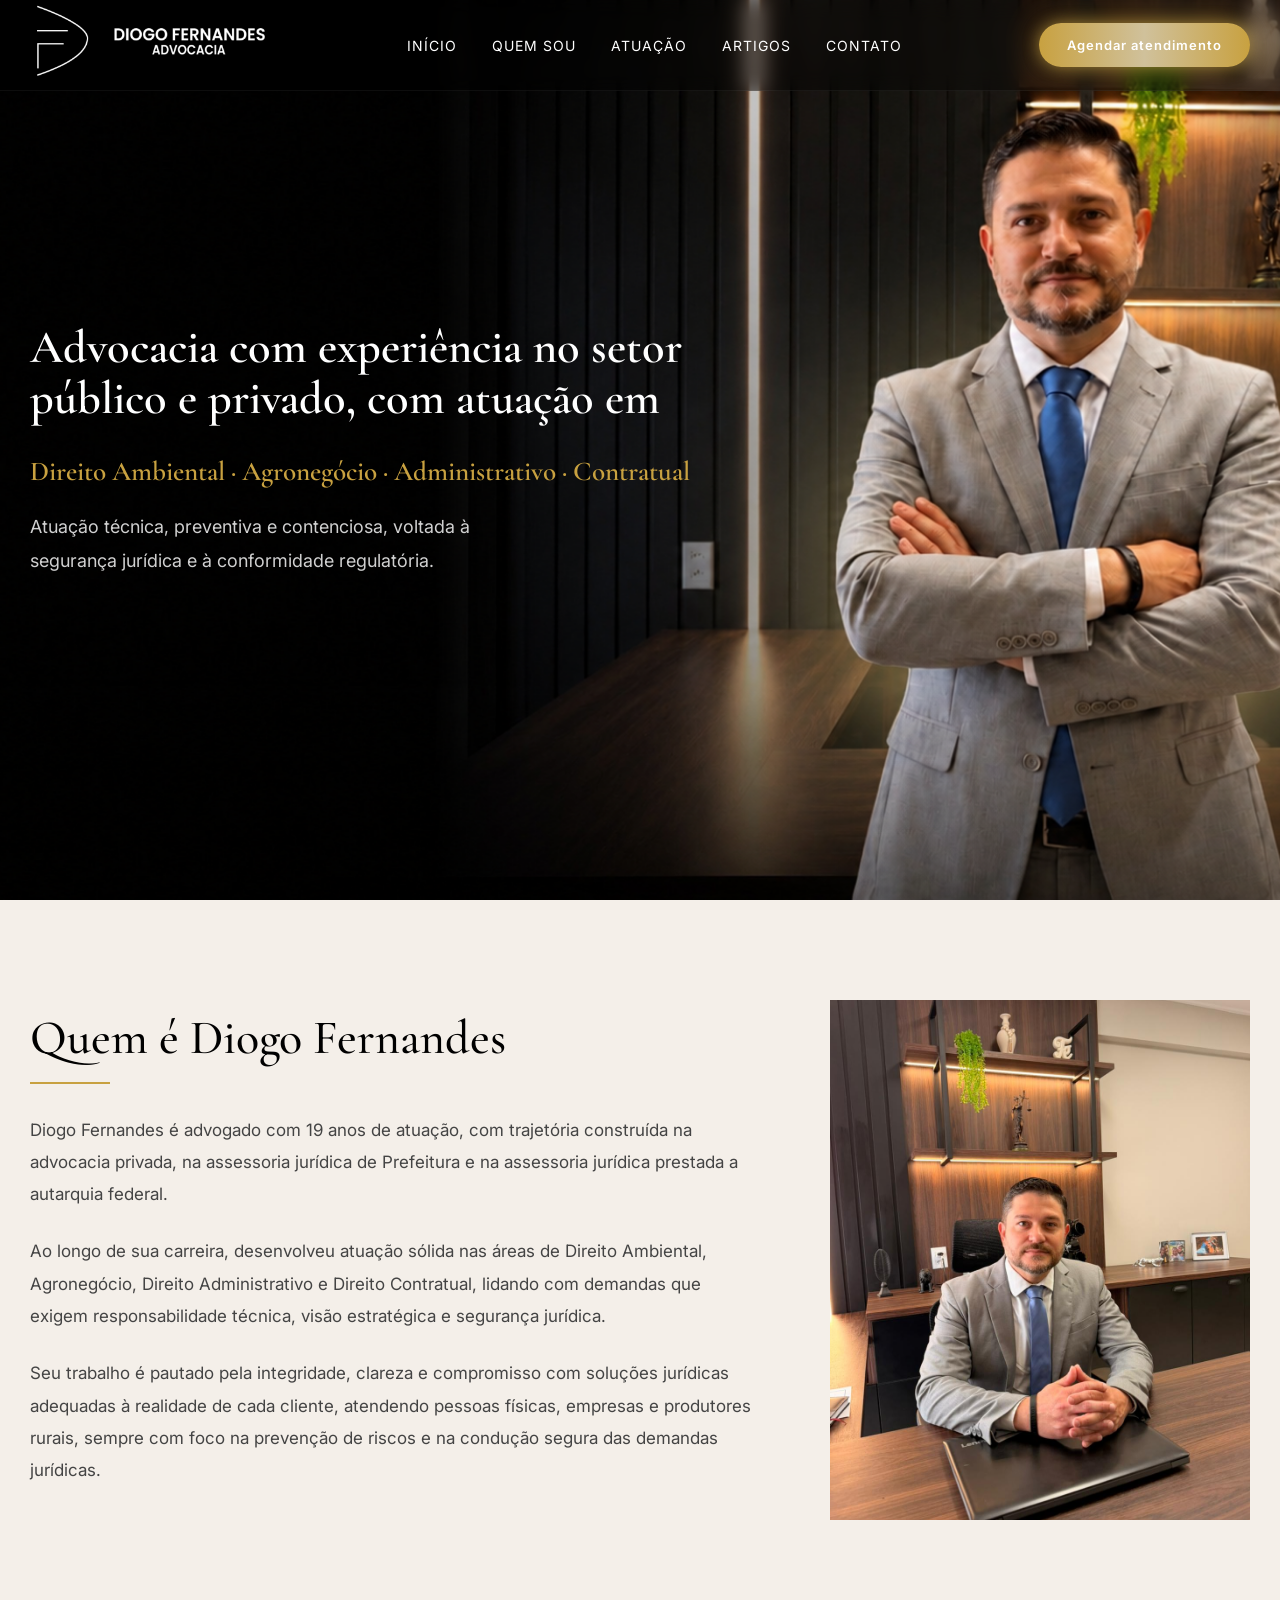
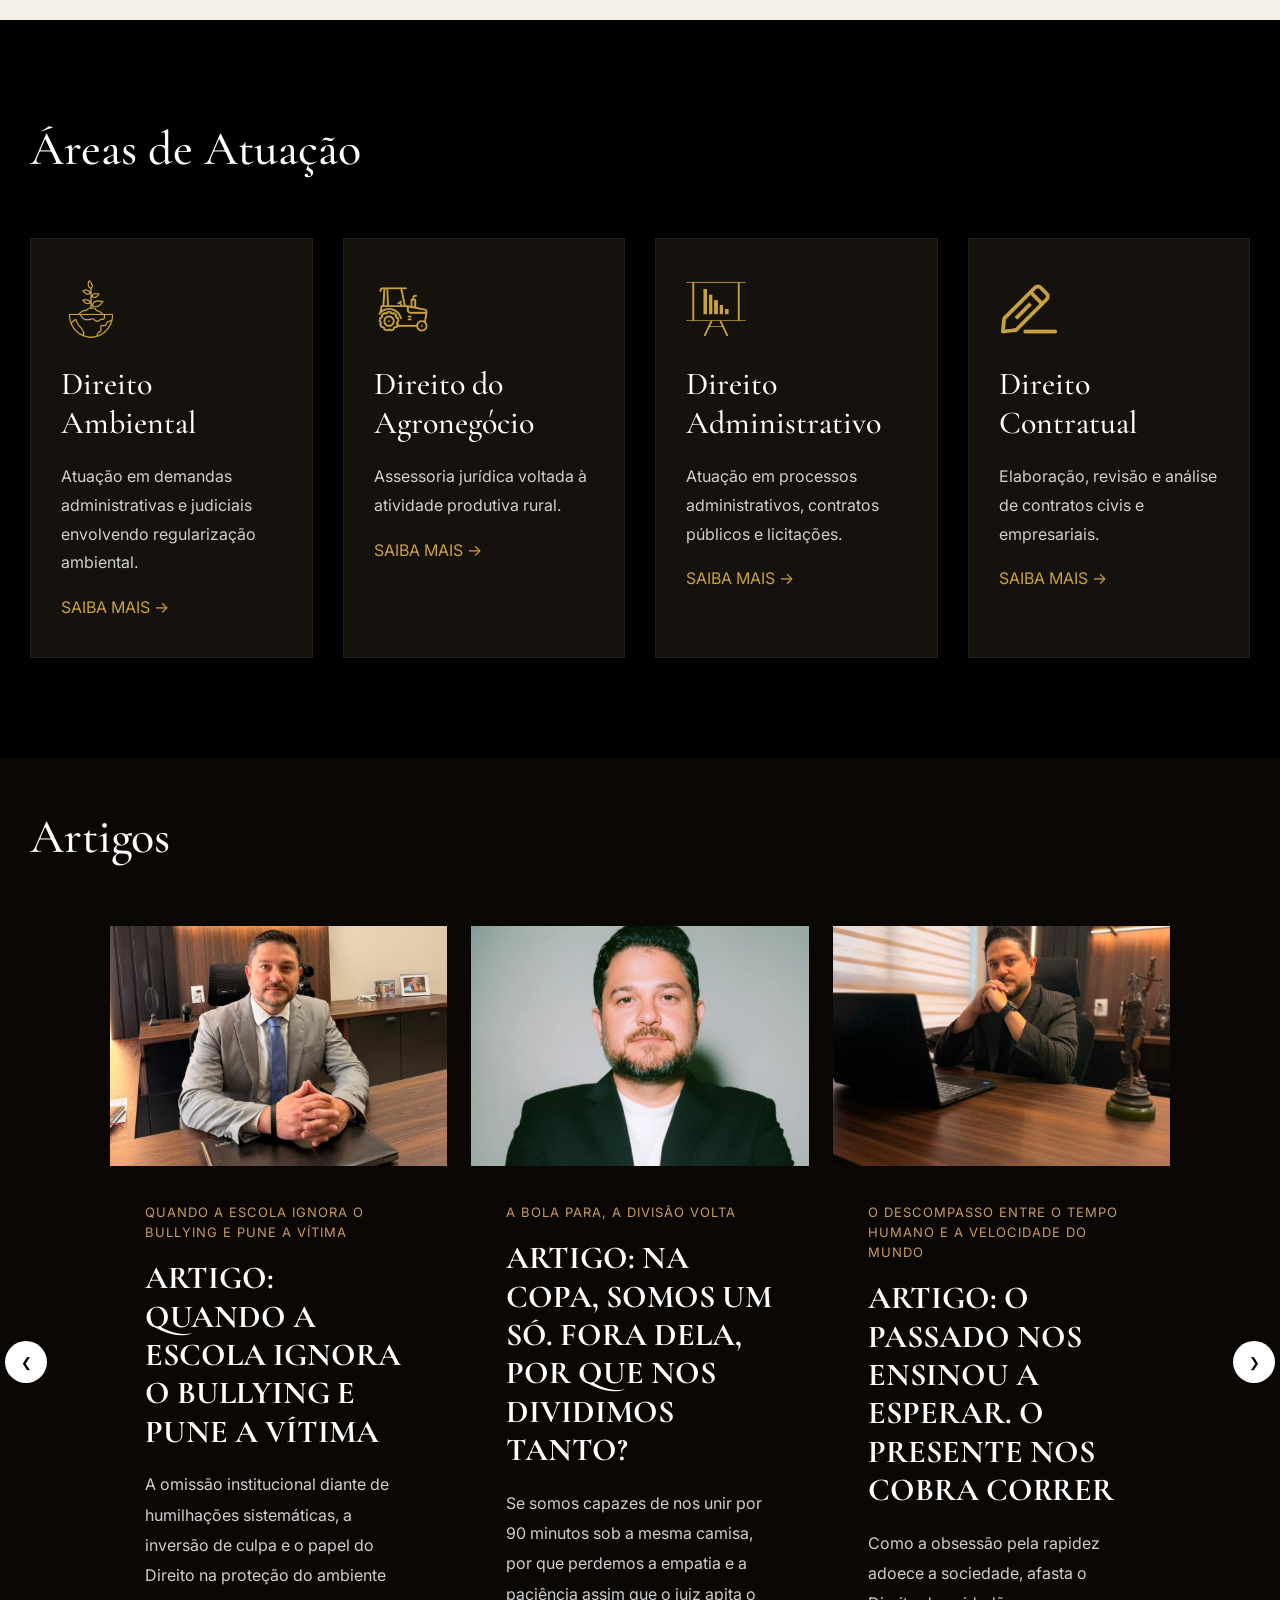
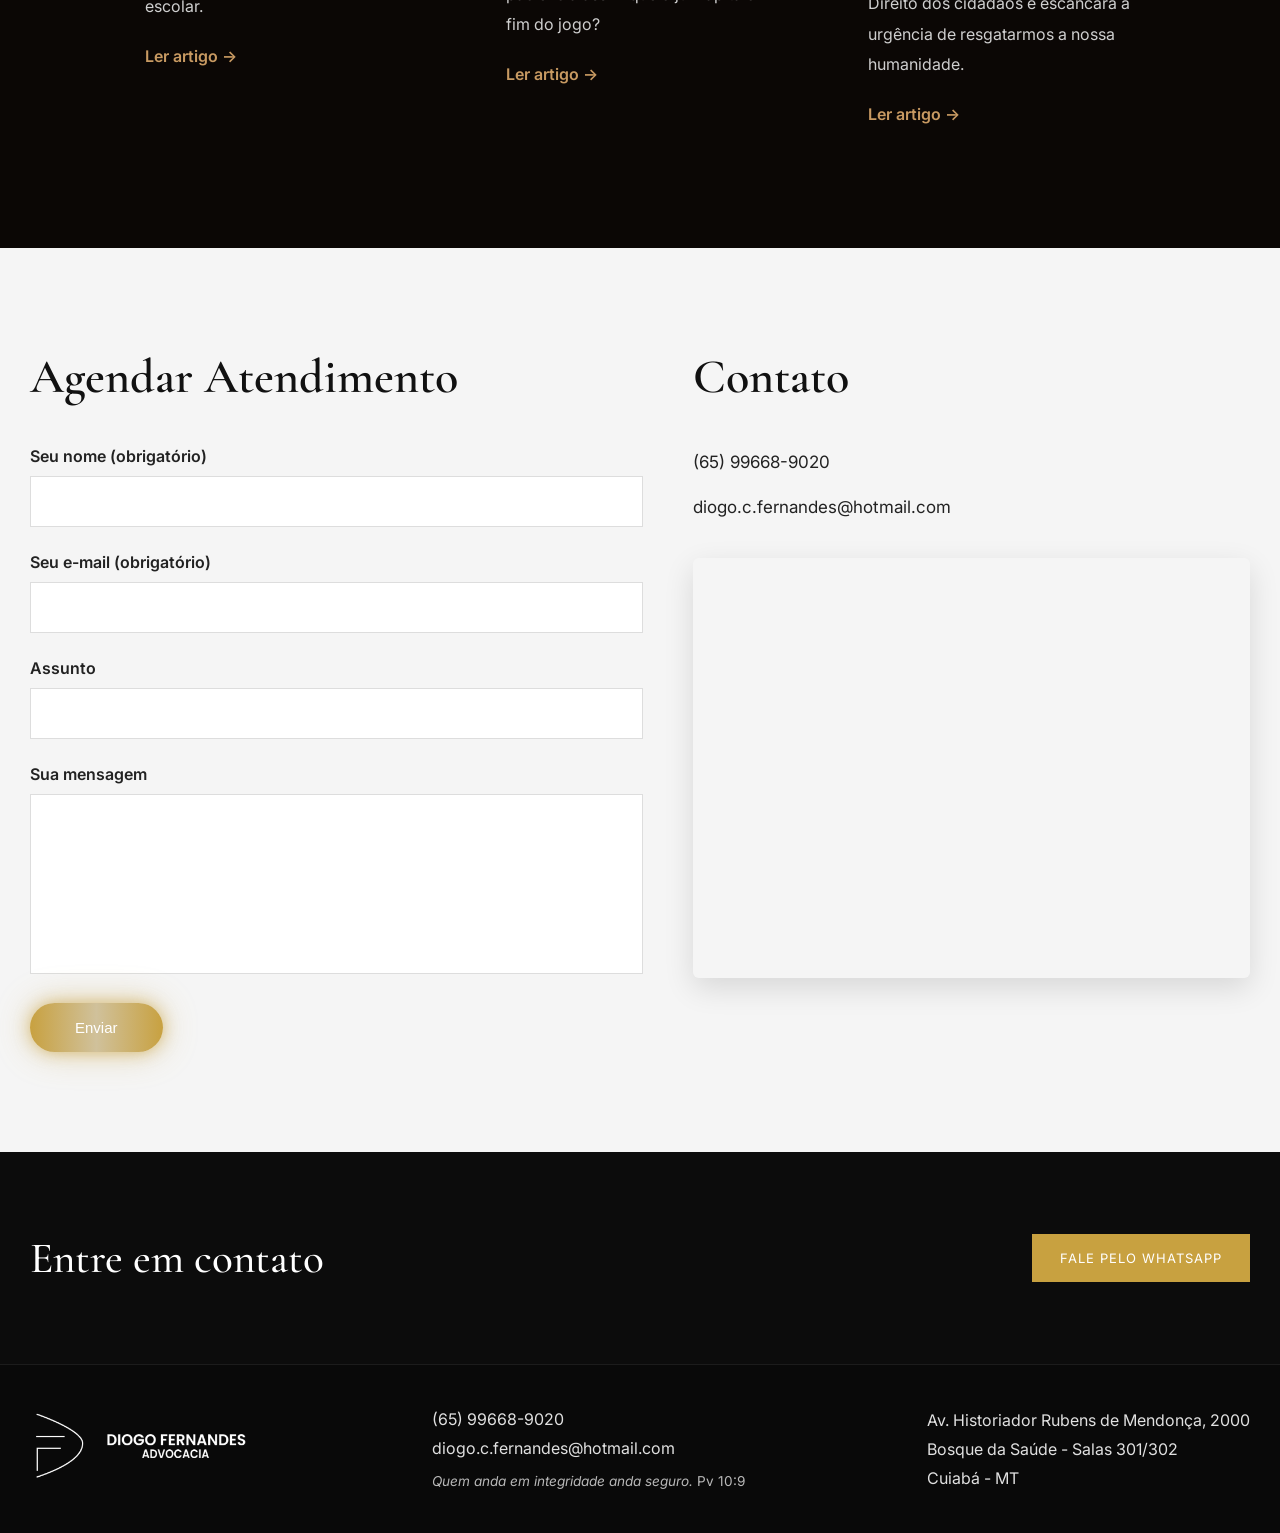
==== index.html @ a7a8dac5 "Update index.html" ====
<!DOCTYPE html>
<html lang="pt-BR">
<head>
  <meta charset="UTF-8" />
  <meta name="viewport" content="width=device-width, initial-scale=1.0"/>
  <title>Advogado Diogo Fernandes</title>

  <!-- FONTES -->
  <link rel="preconnect" href="https://fonts.googleapis.com">
  <link rel="preconnect" href="https://fonts.gstatic.com" crossorigin>

  <link href="https://fonts.googleapis.com/css2?family=Cormorant+Garamond:wght@400;500;600;700&family=Inter:wght@300;400;500;600&display=swap" rel="stylesheet">
  <!-- CSS -->
  <link rel="stylesheet" href="style.css">

</head>
<body>


  <header>

    <div class="container header-content">

      
      <div class="logo">
        <img src="img/logonv.png" alt="">
      </div>

      <!-- MENU DESKTOP -->
      <nav class="desktop-menu">
        <a href="#hero">INÍCIO</a>
        <a href="#sobre">QUEM SOU</a>
        <a href="#areas">ATUAÇÃO</a>
        <a href="#artigos">ARTIGOS</a>
        <a href="#contato">CONTATO</a>
      </nav>

      <!-- BOTÃO -->
      <a href="https://wa.me/556596689020" class="btn-header">
        Agendar atendimento 
      </a>

      <!-- HAMBURGUER -->
      <div class="menu-toggle" id="menuToggle">

        <span></span>
        <span></span>
        <span></span>

      </div>

    </div>

    <!-- MENU MOBILE -->

    <div class="mobile-menu" id="mobileMenu">
      <a href="#hero">INÍCIO</a>
      <a href="#sobre">QUEM SOU</a>
      <a href="#areas">ATUAÇÃO</a>
      <a href="#artigos">ARTIGOS</a>
      <a href="#contato">CONTATO</a>

      <a href="https://wa.me/556596689020" class="mobile-btn">
        Agendar Atendimento
      </a>

    </div>

  </header>

  <!-- HERO -->

  <section class="hero"  id="hero">

    <div class="hero-overlay"></div>

    <div class="container hero-content">

      <div class="hero-text">

        <h1>
          Advocacia com experiência no setor público e privado,
          com atuação em
        </h1>

        <h6>
          Direito Ambiental · Agronegócio · Administrativo · Contratual
        </h6>

        <p>
          Atuação técnica, preventiva e contenciosa,
          voltada à segurança jurídica e à conformidade regulatória.
        </p>

      </div>

    </div>

  </section>

  <!-- SOBRE -->

  <section class="sobre"  id="sobre">

    <div class="container sobre-content">

      <div class="sobre-text">

        <h2>Quem é Diogo Fernandes</h2>

        <div class="line"></div>

         <p>
          Diogo Fernandes é advogado com 19 anos de atuação, com trajetória construída na advocacia privada, na assessoria jurídica de Prefeitura e na assessoria jurídica prestada a autarquia federal.
        </p>

        <p>
          Ao longo de sua carreira, desenvolveu atuação sólida nas áreas de Direito Ambiental, Agronegócio, Direito Administrativo e Direito Contratual, lidando com demandas que exigem responsabilidade técnica, visão estratégica e segurança jurídica.
        </p>

        <p>
          Seu trabalho é pautado pela integridade, clareza e compromisso com soluções jurídicas adequadas à realidade de cada cliente, atendendo pessoas físicas, empresas e produtores rurais, sempre com foco na prevenção de riscos e na condução segura das demandas jurídicas.
        </p>

      </div>

      <div class="sobre-img">
        <img src="img/foto.jpg">
      </div>

    </div>

  </section>

<!-- ÁREAS -->

  <section class="areas"  id="areas">

    <div class="container">

      <h2 class="section-title">
        Áreas de Atuação
      </h2>

      <div class="cards">

        <div class="card">

          <div class="icon">
             <img src="img/icon-icons (3).png" alt="">
             </div>

          <h3>Direito Ambiental</h3>

          <p>
            Atuação em demandas administrativas
            e judiciais envolvendo regularização ambiental.
          </p>

          <a href="direitoambiental.html">SAIBA MAIS →</a>

        </div>

        <div class="card">

                   <div class="icon">
 <img src="img/icon-icons (2).png" alt="">

             </div>

          <h3>Direito do Agronegócio</h3>

          <p>
            Assessoria jurídica voltada
            à atividade produtiva rural.
          </p>

          <a href="direitodoagronegócio.html">SAIBA MAIS →</a>

        </div>

        <div class="card">

          <div class="icon">   
 <img src="img/icon-icons (4).png" alt="">
             </div>

          <h3>Direito Administrativo</h3>

          <p>
            Atuação em processos administrativos,
            contratos públicos e licitações.
          </p>

          <a href="direitoadministrativo.html">SAIBA MAIS →</a>

        </div>

        <div class="card">

          <div class="icon">
 <img src="img/icon-icons (5).png" alt="">

             </div>

          <h3>Direito Contratual</h3>

          <p>
            Elaboração, revisão e análise
            de contratos civis e empresariais.
          </p>

         <a href="direitocontratual.html">SAIBA MAIS →</a>

        </div>

      </div>

    </div>

  </section>
  
  
 <!-- ARTIGOS -->
<section class="artigos" id="artigos">

  <div class="container">

    <h2 class="section-title">
      Artigos
    </h2>

    <div class="artigos-wrapper">
   <button class="artigo-prev">❮</button>
  <div class="cards-artigos">
     <!-- CARD 7 -->

      <div class="artigo-card">

        <div class="artigo-img">
          <img src="img/artigo99.jpeg" alt="">
        </div>

        <div class="artigo-content">

          <span>Quando a Escola Ignora o Bullying e Pune a Vítima</span>

          <h3>
            ARTIGO: QUANDO A ESCOLA IGNORA O BULLYING E PUNE A VÍTIMA
          </h3>

          <p>
            A omissão institucional diante de humilhações sistemáticas, a inversão de culpa e o papel do Direito na proteção do ambiente escolar.
          </p>

          <a href="https://mturgentenews.com.br/a-inercia-que-fere-quando-a-escola-ignora-o-bullying-e-pune-a-vitima/">
            Ler artigo →
          </a>

        </div>

      </div>
 <!-- CARD 6 -->

      <div class="artigo-card">

        <div class="artigo-img">
          <img src="img/Frame 14.jpg" alt="">
        </div>

        <div class="artigo-content">

          <span>A Bola Para, a Divisão Volta</span>

          <h3>
            ARTIGO: NA COPA, SOMOS UM SÓ. FORA DELA, POR QUE NOS DIVIDIMOS TANTO?
          </h3>

          <p>
            Se somos capazes de nos unir por 90 minutos sob a mesma camisa, por que perdemos a empatia e a paciência assim que o juiz apita o fim do jogo?
          </p>

          <a href="https://mturgentenews.com.br/na-copa-somos-um-so-fora-dela-por-que-nos-dividimos-tanto/">
            Ler artigo →
          </a>

        </div>

      </div>
    <!-- CARD 5 -->

      <div class="artigo-card">

        <div class="artigo-img">
          <img src="img/arquivo55.jpg" alt="">
        </div>

        <div class="artigo-content">

          <span>O Descompasso Entre o Tempo Humano e a Velocidade do Mundo</span>

          <h3>
            ARTIGO: O PASSADO NOS ENSINOU A ESPERAR. O PRESENTE NOS COBRA CORRER
          </h3>

          <p>
            Como a obsessão pela rapidez adoece a sociedade, afasta o Direito dos cidadãos e escancara a urgência de resgatarmos a nossa humanidade.
          </p>

          <a href="https://mturgentenews.com.br/o-passado-nos-ensinou-a-esperar-o-presente-nos-cobra-correr/">
            Ler artigo →
          </a>

        </div>

      </div>
      <!-- CARD 4 -->

      <div class="artigo-card">

        <div class="artigo-img">
          <img src="img/artigo4.jpg" alt="">
        </div>

        <div class="artigo-content">

          <span>O Peso Invisível da Urgência</span>

          <h3>
            ARTIGO: A ANSIEDADE VIROU REGRA E NINGUÉM PERCEBEU
          </h3>

          <p>
            Como o ritmo acelerado das instituições e a burocracia transformaram a ansiedade de problema individual em sintoma coletivo.
          </p>

          <a href="https://mturgentenews.com.br/a-ansiedade-virou-regra-e-ninguem-percebeu/">
            Ler artigo →
          </a>

        </div>

      </div>
      <!-- CARD 3 -->

      <div class="artigo-card">

        <div class="artigo-img">
          <img src="img/artigo3.jpg" alt="">
        </div>

        <div class="artigo-content">

          <span>A Inversão da Culpa no PIX</span>

          <h3>
           ARTIGO:PIX E GOLPES DIGITAIS: POR QUE O PREJUÍZO QUASE SEMPRE CAI NO COLO DO CIDADÃO?
          </h3>

          <p>
            Quando o banco falha em detectar movimentações atípicas, a responsabilidade não pode ser empurrada automaticamente para a vítima. Golpe não é sinônimo de culpa.
          </p>

          <a href="https://mturgentenews.com.br/pix-e-golpes-digitais-por-que-o-prejuizo-quase-sempre-cai-no-colo-do-cidadao/">
            Ler artigo →
          </a>

        </div>

      </div>
      
      <!-- CARD 2 -->

      <div class="artigo-card">

        <div class="artigo-img">
          <img src="img/artigo2.jpg" alt="">
        </div>

        <div class="artigo-content">

          <span>Quando a Norma Afasta a Justiça</span>

          <h3>
            ARTIGO: QUANDO A LEI VIRA OBSTÁCULO, NÃO PROTEÇÃO
          </h3>

          <p>
            Mais do que a falta de regras, o uso da lei como escudo para a omissão transforma processos em barreiras e gera frustração no cidadão.
          </p>

          <a href="https://mturgentenews.com.br/quando-a-lei-vira-obstaculo-nao-protecao/">
            Ler artigo →
          </a>

        </div>

      </div>


      <!-- CARD 1 -->

      <div class="artigo-card">

        <div class="artigo-img">
          <img src="img/artigo1.jpg" alt="">
        </div>

        <div class="artigo-content">

          <span>O Equilíbrio entre a Lei e a Crença</span>

          <h3>
            ARTIGO: O ESTADO É LAICO, MAS O CIDADÃO TEM FÉ
          </h3>

          <p>
            Compreender a verdadeira laicidade é o caminho para proteger a liberdade religiosa sem transformar a neutralidade em intolerância.
          </p>

          <a href="https://mturgentenews.com.br/artigo-o-estado-e-laico-mas-o-cidadao-tem-fe/">
            Ler artigo →
          </a>

        </div>

      </div>
      
  </div>

  <button class="artigo-next">❯</button>

</div>

    </div>

  </div>

</section>

  <!-- CONTATO / FORMULÁRIO -->
<!-- CONTATO / FORMULÁRIO -->

<section class="contact-section" id="contato">

  <div class="container contact-content">

    <!-- FORMULÁRIO -->

    <div class="contact-form">

      <h2>Agendar Atendimento </h2>

      <form id="whatsapp-form">

        <!-- Nome -->

        <div class="input-group">

          <label>Seu nome (obrigatório)</label>

          <input
            type="text"
            id="nome"
            required>

        </div>

        <!-- Email -->

        <div class="input-group">

          <label>Seu e-mail (obrigatório)</label>

          <input
            type="email"
            id="email"
            required>

        </div>

        <!-- Assunto -->

        <div class="input-group">

          <label>Assunto</label>

          <input
            type="text"
            id="assunto">

        </div>

        <!-- Mensagem -->

        <div class="input-group">

          <label>Sua mensagem</label>

          <textarea
            id="mensagem"
            required></textarea>

        </div>

        <!-- BOTÃO -->

        <button type="submit">

          Enviar

        </button>

      </form>

    </div>

    <!-- INFO + MAPA -->

    <div class="contact-info">

      <h2>Contato</h2>

      <div class="contact-details">

        <p>(65) 99668-9020</p>

        <p>diogo.c.fernandes@hotmail.com</p>

      </div>

      <!-- MAPA -->

      <div class="map-container">

        <iframe
          src="https://www.google.com/maps?q=Av.%20Historiador%20Rubens%20de%20Mendonça,%202000%20-%20Bosque%20da%20Saude,%20Cuiabá%20-%20MT,%2078048-425&output=embed"
          allowfullscreen=""
          loading="lazy"
          referrerpolicy="no-referrer-when-downgrade">
        </iframe>

      </div>

    </div>

  </div>

</section>

  <!-- CONTATO -->

  <section class="contato">

    <div class="container contato-content">

      <h2>
        Entre em contato
      </h2>

      <a href="https://wa.me/556596689020" class="btn">
        FALE PELO WHATSAPP
      </a>

    </div>

  </section>


<!-- FOOTER -->
<footer>
  <div class="container footer-content">

    <div class="footer-logo">
      <img src="img/logonv.png" alt="Diogo Fernandes Advocacia">
    </div>

   <div class="footer-info">
  <p>(65) 99668-9020</p>
  <p>diogo.c.fernandes@hotmail.com</p>
  <p class="footer-versiculo"><em>Quem anda em integridade anda seguro.  </em>Pv 10:9</p>
</div>

    <div class="footer-info">
 <p>Av. Historiador Rubens de Mendonça, 2000</p>
  <p>Bosque da Saúde - Salas 301/302</p>
  <p>Cuiabá - MT</p>
</div>

  </div>
</footer>


  <!-- JS -->
  <script src="script.js"></script>

</body>
</html>
---- style.css ----
*{
  margin:0;
  padding:0;
  box-sizing:border-box;
}

html{
  scroll-behavior:smooth;
}

body{
  background:#000000;
  color:#fff;
  font-family:'Inter', sans-serif;
  overflow-x:hidden;
}

img{
  width:100%;
  display:block;
}

a{
  text-decoration:none;
}

.container{
  width:100%;
  max-width:1300px;
  margin:auto;
  padding:0 30px;
}

/* HEADER */

header{
  width:100%;
  position:fixed;
  top:0;
  left:0;
  z-index:999;
  background:rgba(0,0,0,0.35);
  backdrop-filter:blur(10px);
  border-bottom:1px solid rgba(255,255,255,0.05);
}

.header-content{
  height:90px;
  display:flex;
  align-items:center;
  justify-content:space-between;
}

.logo{
  width:240px;
}

.desktop-menu{
  display:flex;
  gap:35px;
}

.desktop-menu a{
  color:#fff;
  font-size:14px;
  letter-spacing:1px;
  transition:0.3s;
}

.desktop-menu a:hover{
  color:#c8a27a;
}

.btn-header{
  background:linear-gradient(
      90deg,
      #C8A140 0%,
      #D0C19B 50%,
      #C8A140 100%
    );
  color:#ffffff;
  padding:14px 28px;
  font-size:13px;
  font-weight:600;
  letter-spacing:1px;
   border-radius:50px;
   box-shadow:
    0 0 15px rgba(200,161,64,0.6),
    0 0 35px rgba(200,161,64,0.4); /* efeito de luz */

  transition:0.3s ease;
}

.btn:hover{
  transform:translateY(-3px);

  box-shadow:
    0 0 20px rgba(200,161,64,0.9),
    0 0 45px rgba(200,161,64,0.7);
}

.menu-toggle{
  width:35px;
  display:none;
  flex-direction:column;
  gap:6px;
  cursor:pointer;
}

.menu-toggle span{
  width:100%;
  height:2px;
  background:#c8a27a;
}

.mobile-menu{
  width:100%;
  background:#0e0b09;
  display:none;
  flex-direction:column;
  padding:30px;
  gap:25px;
}

.mobile-menu a{
  color:#fff;
  font-size:15px;
}

.mobile-btn{
  background:#C8A140;
  color:#fff !important;
  padding:14px;
  text-align:center;
  margin-top:10px;
}





.icon{
  width:60px;
  height:60px;

  display:flex;
  align-items:center;
  justify-content:center;

  margin-bottom:28px;
}

.icon img{
  width:100%;
  height:100%;

  object-fit:contain;

  transition:0.4s;
}

/* EFEITO */

.card:hover .icon img{
  transform:scale(1.08) translateY(-5px);
}


/* HERO */

.hero{
  width:100%;
  min-height:100vh;
  background:
    url('img/banner\ 2.0.png') center/cover no-repeat;

  position:relative;
  display:flex;
  align-items:center;
}

.hero-overlay{
  position:absolute;
  inset:0;
}

.hero-content{
  position:relative;
  z-index:2;
}

.hero-text{
  max-width:760px;
}

.hero-text h1{
 font-size:2.9rem;
  line-height:1.1;
  font-weight: 350;
  margin-bottom:30px;
  font-family:'Cormorant Garamond', serif;
   font-weight:600;
}

.hero-text h6 {
  font-size: 1.7rem;
  line-height: 1.3;
  font-family: 'Cormorant Garamond', serif;
  font-weight: 600;
  margin-bottom: 20px;
  color: #C8A140;
  padding-left: 0;
  margin-left: 0;
}
.hero-text span{
  color:#C8A140;
}

.hero-text p{
  color:#d0d0d0;
  font-size:18px;
  line-height:1.9;
  max-width:520px;
}

/* SOBRE */

.sobre{
  background:#f4efe9;
  padding:100px 0;
  color:#000000;
}

.sobre-content{
  display:grid;
  grid-template-columns:1fr 420px;
  gap:70px;
  align-items:center;
}

.sobre-text h2{
  font-family:'Cormorant Garamond', serif;
  font-size:3rem;
  margin-bottom:15px;
  font-weight:500;
}

.line{
  width:80px;
  height:2px;
  background:#C8A140;
  margin-bottom:30px;
}

.sobre-text p{
  color:#444;
  line-height:1.9;
  font-size:17px;
  margin-bottom:25px;
}

.sobre-img{
  width:100%;
  height:520px;
  overflow:hidden;
}

.sobre-img img{
  width:100%;
  height:100%;
  object-fit:cover;
}

.btn{
  display:inline-block;
  background:#C8A140;
  color:#fff;
  padding:16px 28px;
  font-size:13px;
  letter-spacing:1px;
}

/* ÁREAS */

.areas{
  padding:100px 0;
  background:#000000;
}

.section-title{
  font-family:'Cormorant Garamond', serif;
  font-size:3rem;
  margin-bottom:60px;
  font-weight:500;
}

.cards{
  display:grid;
  grid-template-columns:repeat(4,1fr);
  gap:30px;
}

.card{
  position:relative;

  background:#15110d;
  border:1px solid rgba(255,255,255,0.05);

  padding:40px 30px;

  overflow:hidden;

  transition:0.4s;
}
.card::before,
.card::after{
  pointer-events:none;
}
.card a{
  position:relative;
  z-index:10;

  color:#C8A140;
}

.icon{
  font-size:42px;
  margin-bottom:25px;
   color:#C8A140;
}

.card h3{
  font-family:'Cormorant Garamond', serif;
  font-size:2rem;
  margin-bottom:20px;
  font-weight:500;
}

.card p{
  color:#d0d0d0;
  line-height:1.8;
  margin-bottom:20px;
}

.card a{
  color:#C8A140;
}
/* EFEITO FUNDO */

.card::before{
  content:'';

  position:absolute;
  top:-120px;
  left:-120px;

  width:240px;
  height:240px;


  transition:0.5s;
}

.card::after{
  content:'';

  position:absolute;
  inset:0;

  border:1px solid transparent;

  transition:0.4s;
}

/* HOVER */

.card:hover{
  transform:translateY(-12px) scale(1.02);

  border-color:rgba(183,133,88,0.45);

  box-shadow:
  0 20px 40px rgba(0,0,0,0.45),
  0 0 30px rgba(183,133,88,0.08);
}
.card:hover::after{
  inset:12px;
  border-color:rgba(183,133,88,0.18);
}
.card:hover::after{
  inset:12px;
  border-color:rgba(183,133,88,0.18);
}

/* CONTATO COMPLETO */

.contact-section{
  width:100%;
  background:#f5f5f5;
  padding:100px 0;
}

.contact-content{
  display:grid;
  grid-template-columns:1.1fr 1fr;
  gap:50px;
  align-items:flex-start;
}

/* TÍTULOS */

.contact-form h2,
.contact-info h2{
  font-size:3rem;
  margin-bottom:40px;
  color:#111;
  font-family:'Cormorant Garamond', serif;
  font-weight:600;
}

/* FORM */

.contact-form form{
  width:100%;
}

.input-group{
  margin-bottom:25px;
}

.input-group label{
  display:block;
  margin-bottom:10px;
  color:#222;
  font-size:16px;
  font-weight:600;
}

.input-group input,
.input-group textarea{
  width:100%;
  border:1px solid #ddd;
  background:#fff;
  padding:16px;
  font-size:15px;
  outline:none;
  transition:0.3s;
}

.input-group input:focus,
.input-group textarea:focus{
  border-color:#C8A140;
}

.input-group textarea{
  height:180px;
  resize:none;
}

.contact-form button{
  border:none;
  background:linear-gradient(
      90deg,
      #C8A140 0%,
      #D0C19B 50%,
      #C8A140 100%
    );
 border-radius:50px;
  color:#fff;
  padding:16px 45px;
  font-size:15px;
  cursor:pointer;
  transition:0.3s;
  box-shadow:
    0 0 15px rgba(200,161,64,0.6),
    0 0 35px rgba(200,161,64,0.4); /* efeito de luz */

  transition:0.3s ease;
}

.contact-form button:hover{
 background:linear-gradient(
      90deg,
      #C8A140 0%,
      #D0C19B 50%,
      #C8A140 100%
    );
}

/* INFO */

.contact-details{
  margin-bottom:35px;
}

.contact-details p{
  color:#222;
  font-size:17px;
  line-height:1.9;
  margin-bottom:12px;
}

/* MAPA */

.map-container{
  width:100%;
  height:420px;
  overflow:hidden;
  border-radius:6px;
  box-shadow:0 10px 30px rgba(0,0,0,0.12);
}

.map-container iframe{
  width:100%;
  height:100%;
  border:none;
}

/* RESPONSIVO */

@media(max-width:950px){

  .contact-content{
    grid-template-columns:1fr;
  }

  .map-container{
    height:420px;
  }

}

@media(max-width:480px){

  .contact-section{
    padding:70px 0;
  }

  .contact-form h2,
  .contact-info h2{
    font-size:2.4rem;
    margin-bottom:30px;
  }

  .input-group input,
  .input-group textarea{
    padding:15px;
  }

  .contact-form button{
    width:100%;
  }

  .map-container{
    height:320px;
  }

}
/* CONTATO */

.contato{
  padding:80px 0;
  background:#0c0c0c;
}

.contato-content{
  display:flex;
  justify-content:space-between;
  align-items:center;
  gap:30px;
}

.contato h2{
  font-family:'Cormorant Garamond', serif;
  font-size:2.7rem;
  font-weight:500;
}

/* FOOTER */

footer{
  padding:40px 0;
  background:#090909;
  border-top:1px solid rgba(255,255,255,0.08);
}

.footer-content{
  display:flex;
  justify-content:space-between;
  align-items:center;
  gap:30px;
  flex-wrap:wrap;
}

.footer-logo{
  width:220px;
}

.footer-info {
  color: #e0e0e0;
  line-height: 1.8;
}

.footer-versiculo {
  margin-top: 6px;
  font-size: 0.85rem;
  color: #b8b8b8;
}

/* RESPONSIVO */

@media(max-width:1100px){

  .cards{
    grid-template-columns:repeat(2,1fr);
  }

  .hero-text h1{
    font-size:3.7rem;
  }
}

@media(max-width:850px){

  .desktop-menu{
    display:none;
  }

  .btn-header{
    display:none;
  }

  .menu-toggle{
    display:flex;
  }

  .header-content{
    height:80px;
  }

  .hero{
    min-height:900px;
    align-items:flex-start;
    padding-top:140px;
  }

  .hero-text{
    max-width:320px;
  }

  .hero-text h1{
    font-size:2.9rem;
    line-height:1.05;
    margin-bottom:25px;
  }

  .hero-text p{
    font-size:15px;
    line-height:1.8;
  }

  .sobre{
    padding:70px 0;
  }

  .sobre-content{
    display:flex;
    flex-direction:column;
    gap:40px;
  }

  .sobre-text{
    order:1;
  }

  .sobre-img{
    order:2;
    height:320px;
  }

  .sobre-text h2{
    font-size:2.5rem;
  }

  .cards{
    grid-template-columns:1fr;
  }

  .faixa-content{
    flex-direction:column;
    align-items:flex-start;
  }

  .contato-content{
    flex-direction:column;
    align-items:flex-start;
  }
}

@media(max-width:480px){

  .container{
    padding:0 20px;
  }

  .logo{
    width:170px;
  }

  .hero{
    min-height:760px;
  }

  .hero-text{
    max-width:140px;
  }

  .hero-text h1{
    font-size:2.45rem;
  }

  .hero-text p{
    font-size:10px;
  }

  .sobre-text h2{
    font-size:2.2rem;
  }

  .section-title{
    font-size:2.3rem;
  }

  .card h3{
    font-size:1.8rem;
  }

  .btn{
    width:100%;
    text-align:center;
  }
}

@media(max-width:768px){

 .hero{


    background-image:url('img/imagem\ hero\ \(3\).jpg');
    background-size:contain;
    background-repeat:no-repeat;

  
    background-position:center top;
    min-height:100vh;
    background-position:center 70px;
    min-height:800px; /* ajuste aqui */
  }


  .hero-text{
    display:none !important;
  }

}




/* ARTIGOS */
.artigos-wrapper{
  position:relative;
  padding:0 80px;
}

.cards-artigos{
  display:flex;
  gap:24px;
  overflow-x:hidden;
  scroll-behavior:smooth;
}

.artigo-card{
  min-width:calc(33.333% - 16px);
  flex-shrink:0;
}

.artigo-prev,
.artigo-next{
  position:absolute;
  top:50%;
  transform:translateY(-50%);
  width:50px;
  height:50px;
  border:none;
  border-radius:50%;
  background:#fff;
  cursor:pointer;
  z-index:10;
}

.artigo-prev{
  left:-25px;
}

.artigo-next{
  right:-25px;
}

/* ARTIGOS */

.artigos{
  width:100%;
  padding:50px 0;
  background:#0b0705;
}

.cards-artigos{
  display:flex;
  gap:24px;
  overflow-x:auto;
  scroll-snap-type:x mandatory;
  scrollbar-width:none;
  padding-bottom:10px;
}

.cards-artigos::-webkit-scrollbar{
  display:none;
}


/* CARD */
.artigo-card{
  flex:0 0 calc(33.333% - 16px);
  scroll-snap-align:start;
}

.artigo-card:hover{
  transform:translateY(-12px);

  border-color:rgba(183,133,88,0.35);

  box-shadow:
  0 20px 40px rgba(0,0,0,0.35);
}

/* IMAGEM */

.artigo-img{
  width:100%;
  height:240px;

  overflow:hidden;
}

.artigo-img img{
  width:100%;
  height:100%;

  object-fit:cover;

  transition:0.5s;
}

.artigo-card:hover img{
  transform:scale(1.08);
}

/* CONTEÚDO */

.artigo-content{
  padding:35px;
}

.artigo-content span{
  color:#c89a62;

  font-size:13px;
  letter-spacing:1px;
  text-transform:uppercase;
}

.artigo-content h3{
  font-family:'Cormorant Garamond', serif;

  font-size:2rem;
  line-height:1.2;

  margin:18px 0;

  color:#fff;
}

.artigo-content p{
  color:#cfcfcf;

  line-height:1.9;

  margin-bottom:25px;
}

.artigo-content a{
  color:#c89a62;

  font-weight:600;

  transition:0.3s;
}

.artigo-content a:hover{
  letter-spacing:1px;
}

.artigos-wrapper{
  position:relative;
}

.cards-artigos{
  display:flex;
  gap:24px;
  overflow-x:hidden;
  scroll-behavior:smooth;
}

.artigo-card{
  min-width:calc(33.333% - 16px);
  flex-shrink:0;
}

.artigo-prev,
.artigo-next{
  position:absolute;
  top:50%;
  transform:translateY(-50%);
  width:50px;
  height:50px;
  border:none;
  border-radius:50%;
  background:#fff;
  cursor:pointer;
  z-index:10;
}

.artigo-prev{
  left:-25px;
}

.artigo-next{
  right:-25px;
}

/* RESPONSIVO */

@media(max-width:1000px){

  .cards-artigos{
    grid-template-columns:1fr 1fr;
  }

}

@media(max-width:700px){

  .cards-artigos{
    grid-template-columns:1fr;
  }

  .artigo-content span,
  .artigo-content p{
    display:none;
  }

  .artigo-content{
    padding:18px;
  }

  .artigo-content h3{
    font-size:1.35rem;
    margin:0 0 15px;
  }

  .artigo-img{
    height:170px;
  }

}


@media (max-width:768px){
    .artigo-card{
    flex:0 0 85%;
  }
    .artigo-content span,
  .artigo-content p{
    display:none;
  }

  .artigo-content{
    padding:25px;
  }

    .artigo-card{
    flex:0 0 100%;
  }

  .artigo-content h3{
    font-size:1.3rem;
    line-height:1.35;
  }

}

  .artigo-prev,
  .artigo-next{
    width:42px;
    height:42px;
  }
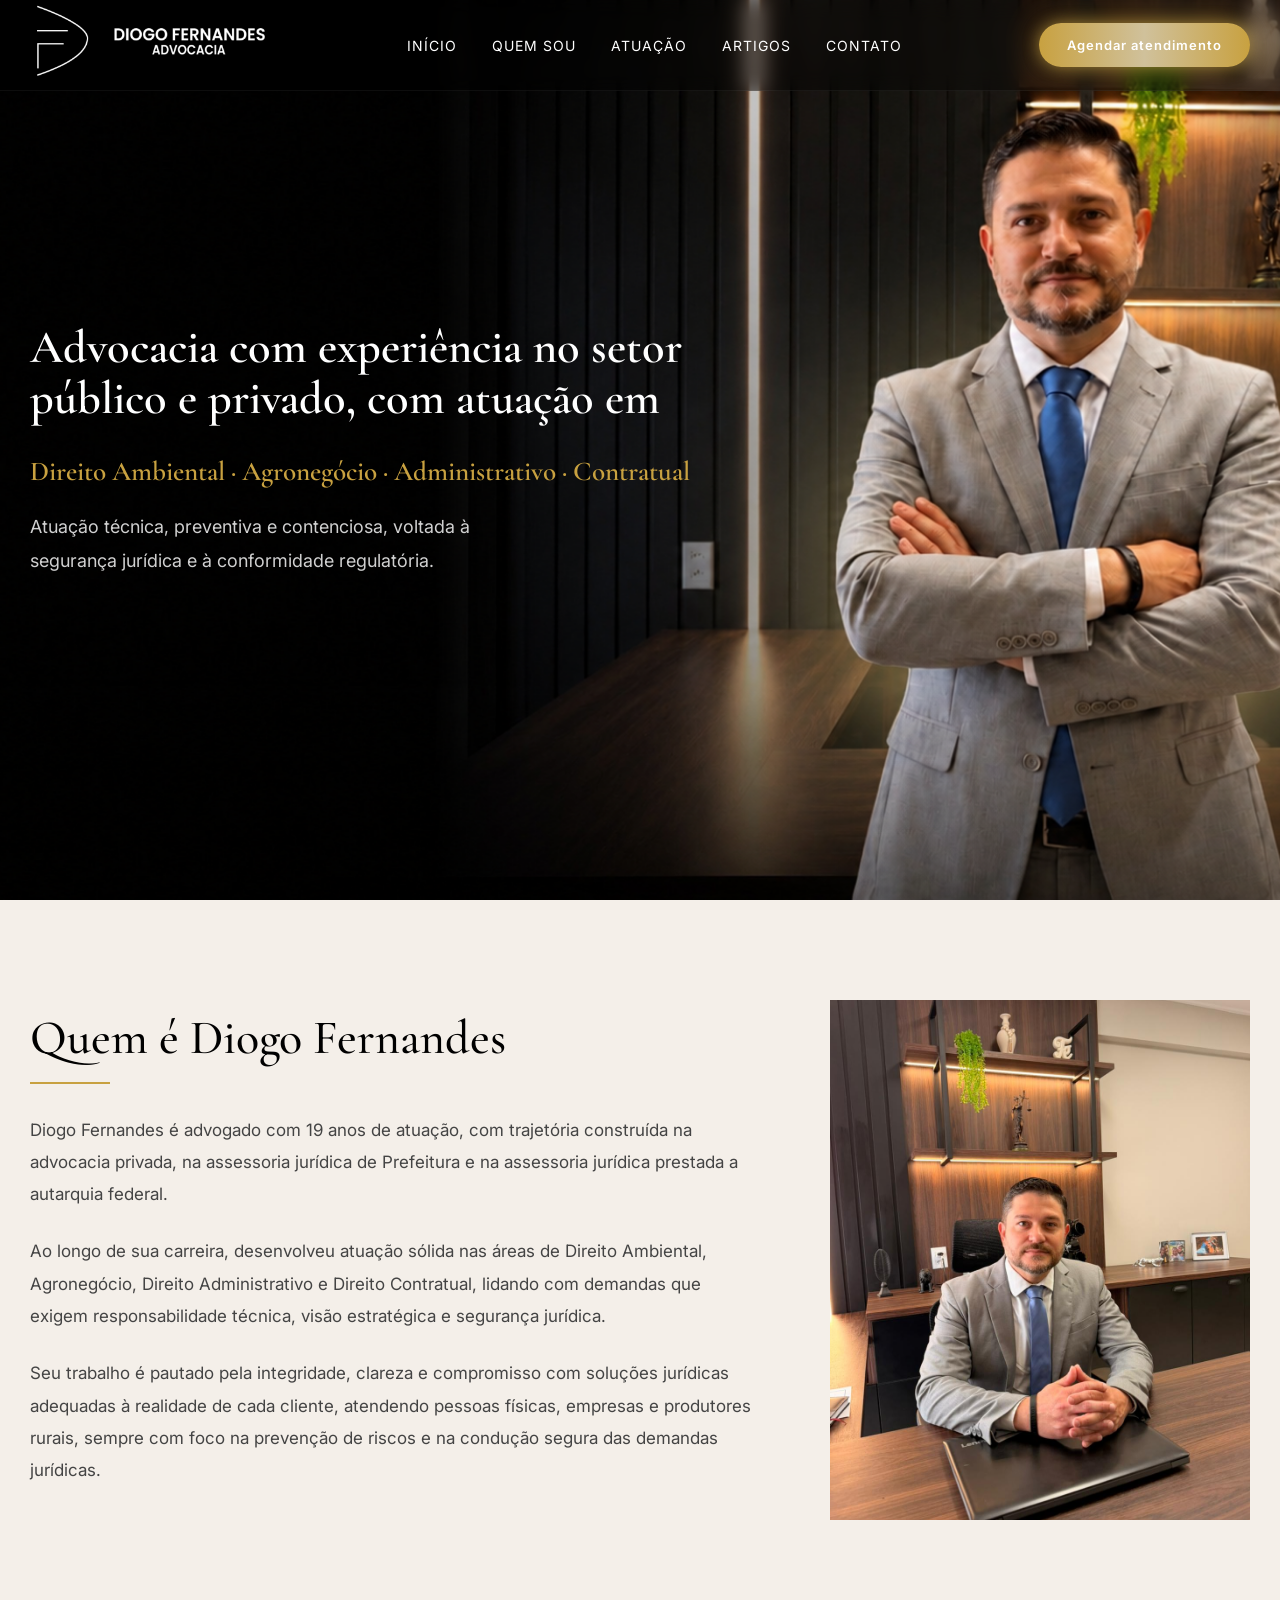
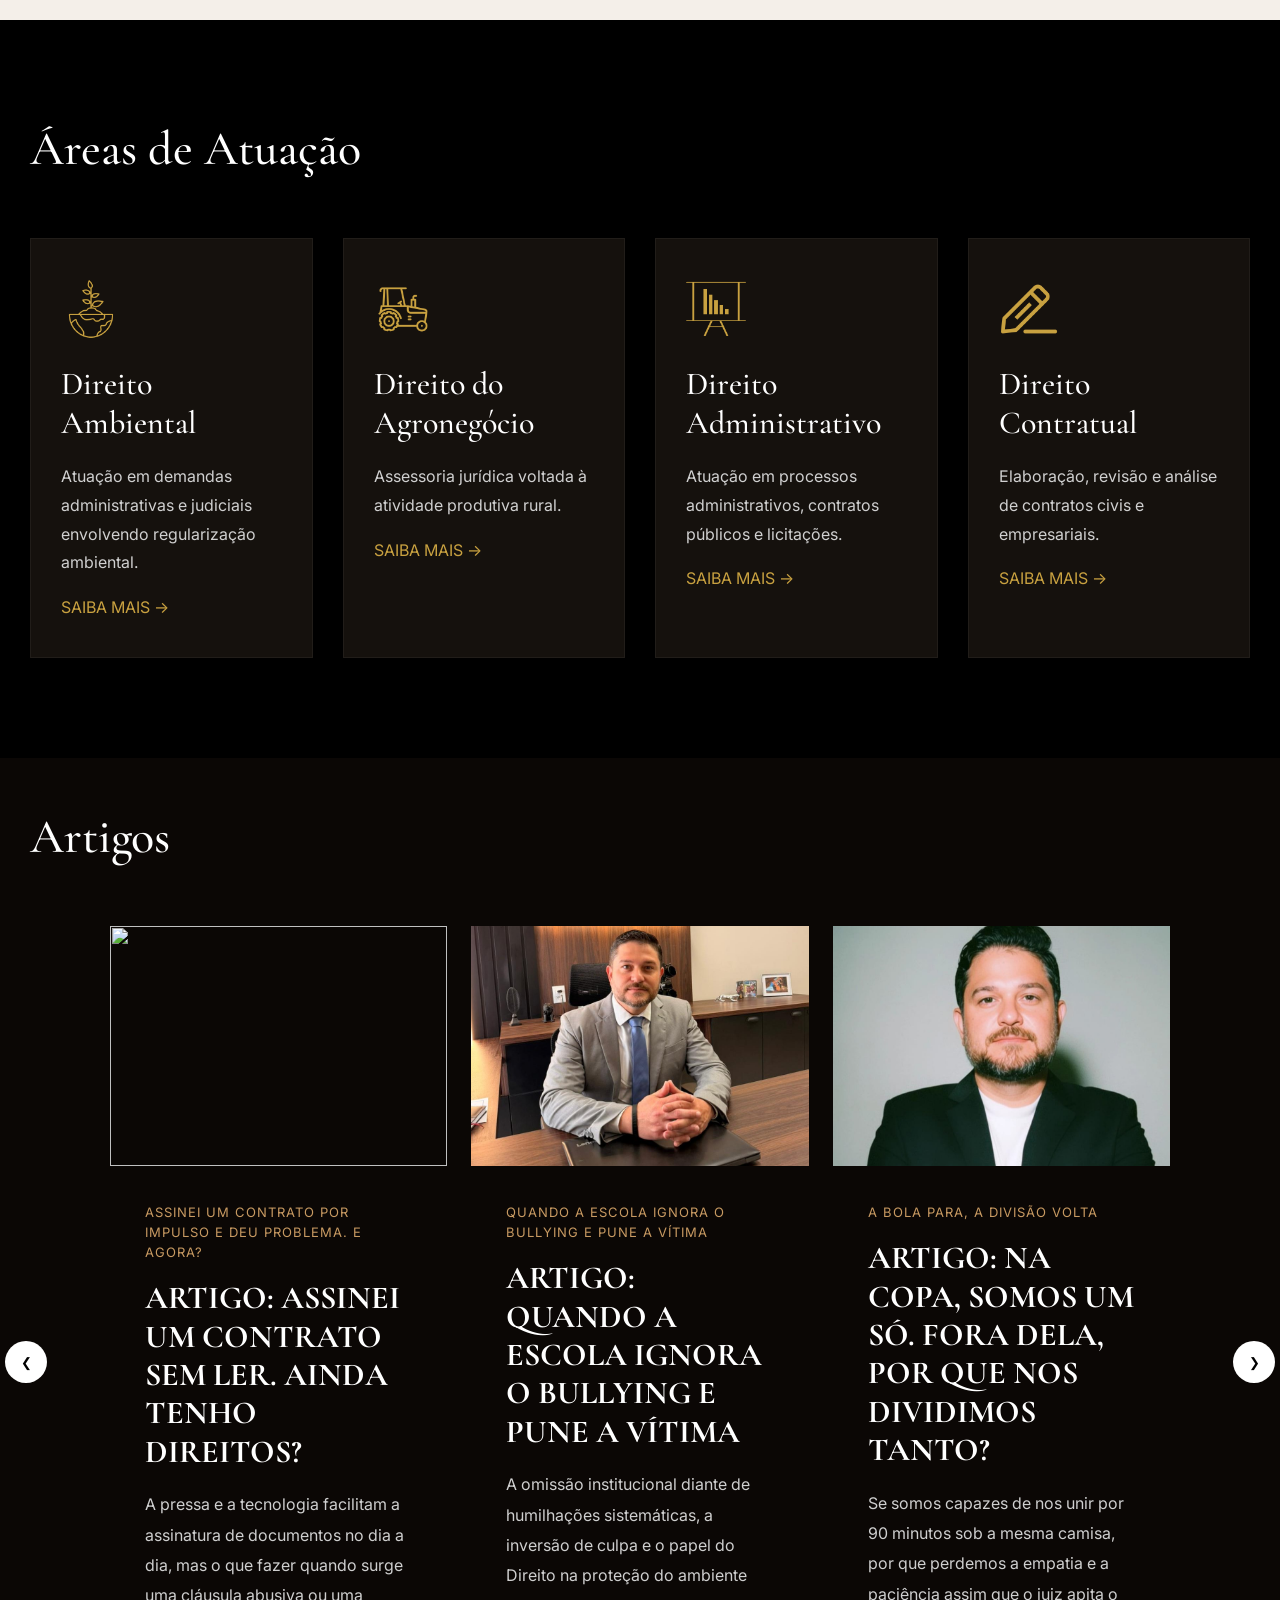
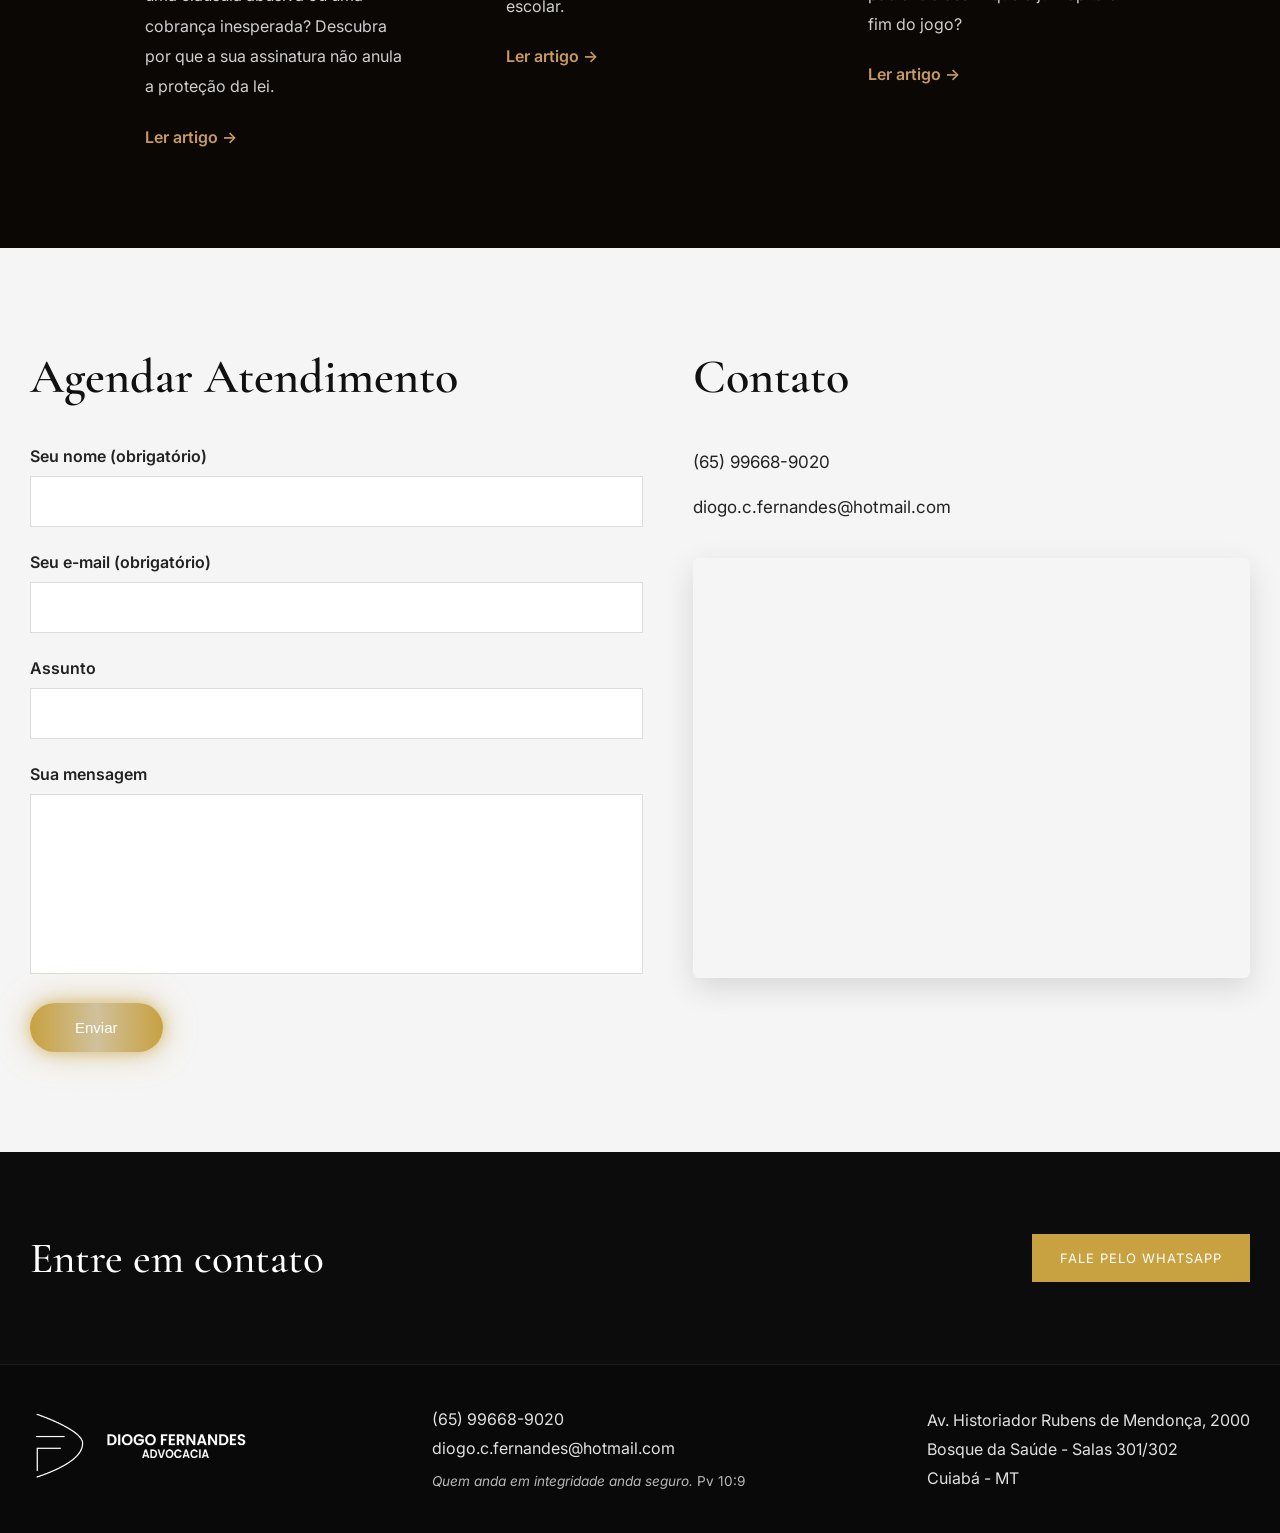
==== commit e17211c4: "Update index.html" ====
--- a/index.html
+++ b/index.html
@@ -233,6 +233,33 @@
     <div class="artigos-wrapper">
    <button class="artigo-prev">❮</button>
   <div class="cards-artigos">
+    <!-- CARD 8 -->
+
+      <div class="artigo-card">
+
+        <div class="artigo-img">
+          <img src="img/fotoartigo90.jpg" alt="">
+        </div>
+
+        <div class="artigo-content">
+
+          <span>Assinei um contrato por impulso e deu problema. E agora?</span>
+
+          <h3>
+            ARTIGO: ASSINEI UM CONTRATO SEM LER. AINDA TENHO DIREITOS?
+          </h3>
+
+          <p>
+           A pressa e a tecnologia facilitam a assinatura de documentos no dia a dia, mas o que fazer quando surge uma cláusula abusiva ou uma cobrança inesperada? Descubra por que a sua assinatura não anula a proteção da lei.
+          </p>
+
+          <a href="https://mturgentenews.com.br/assinei-um-contrato-sem-ler-ainda-tenho-direitos/">
+            Ler artigo →
+          </a>
+
+        </div>
+
+      </div>
      <!-- CARD 7 -->
 
       <div class="artigo-card">
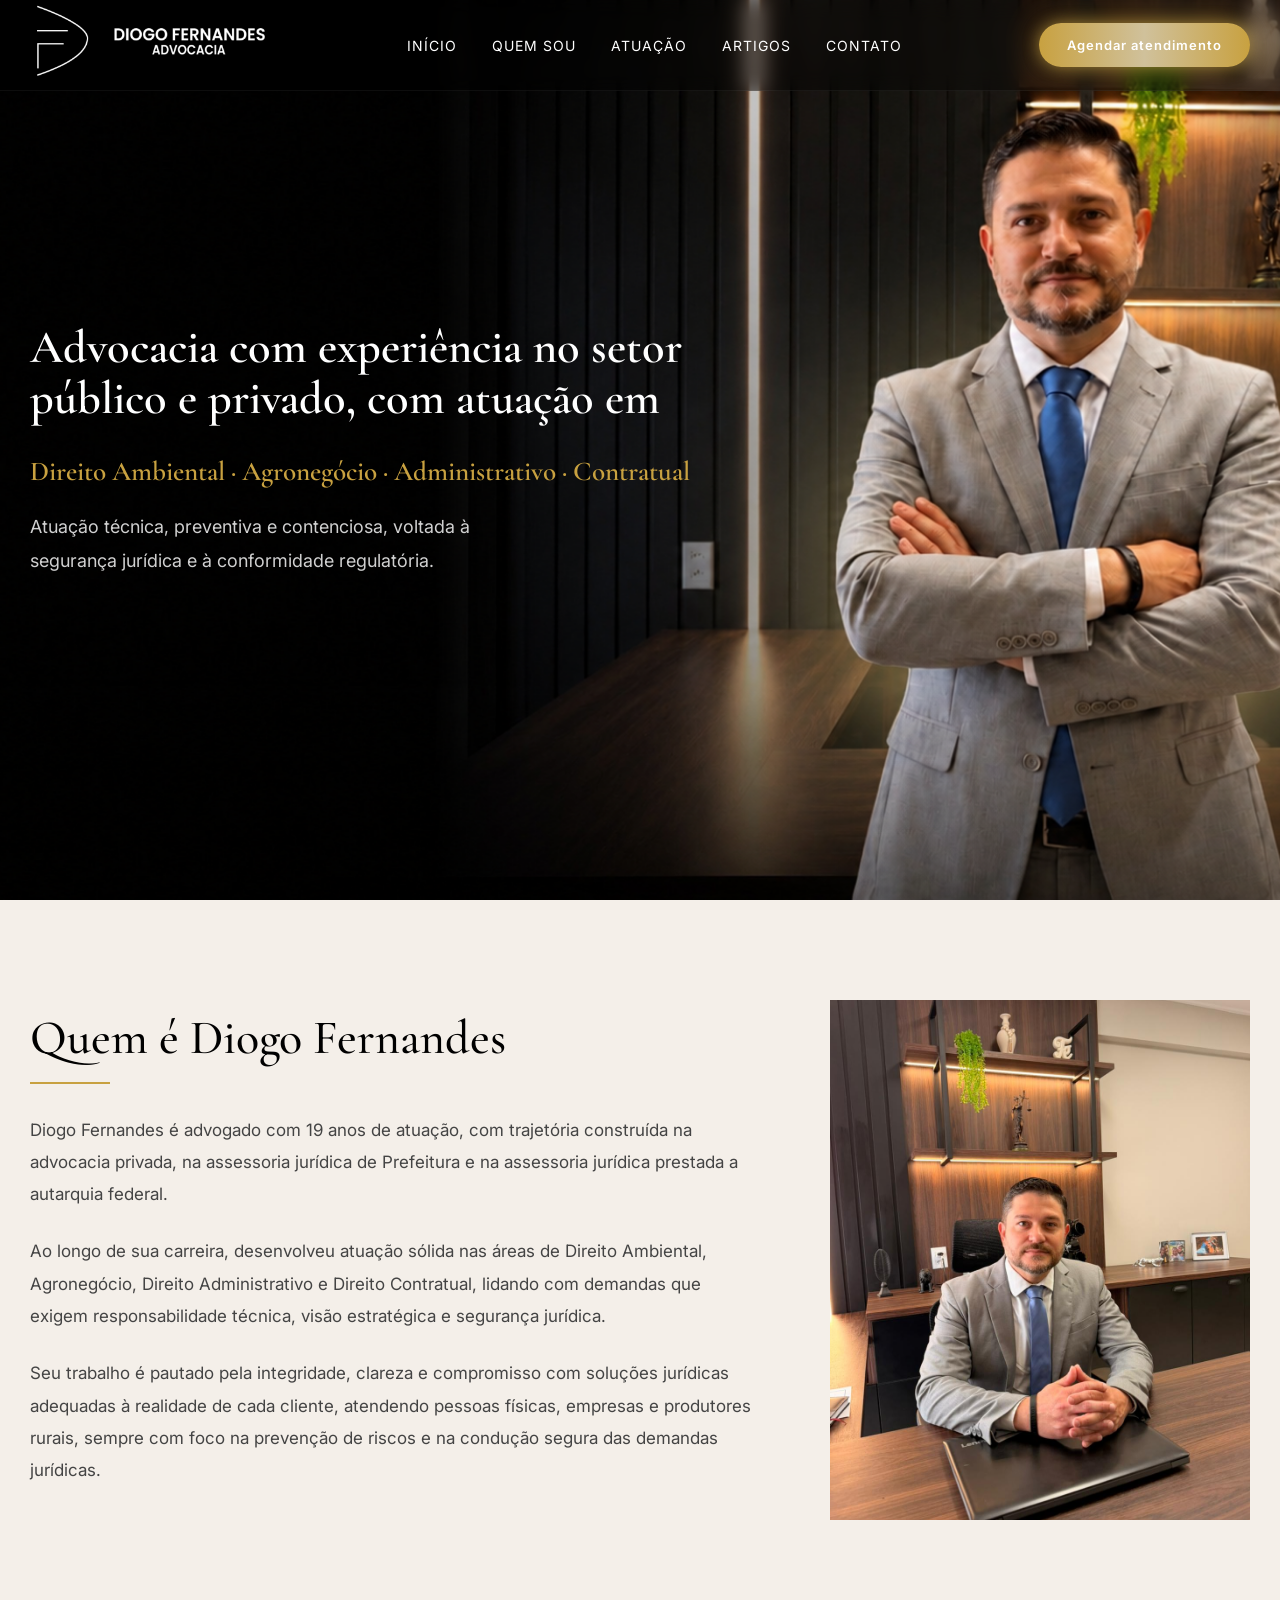
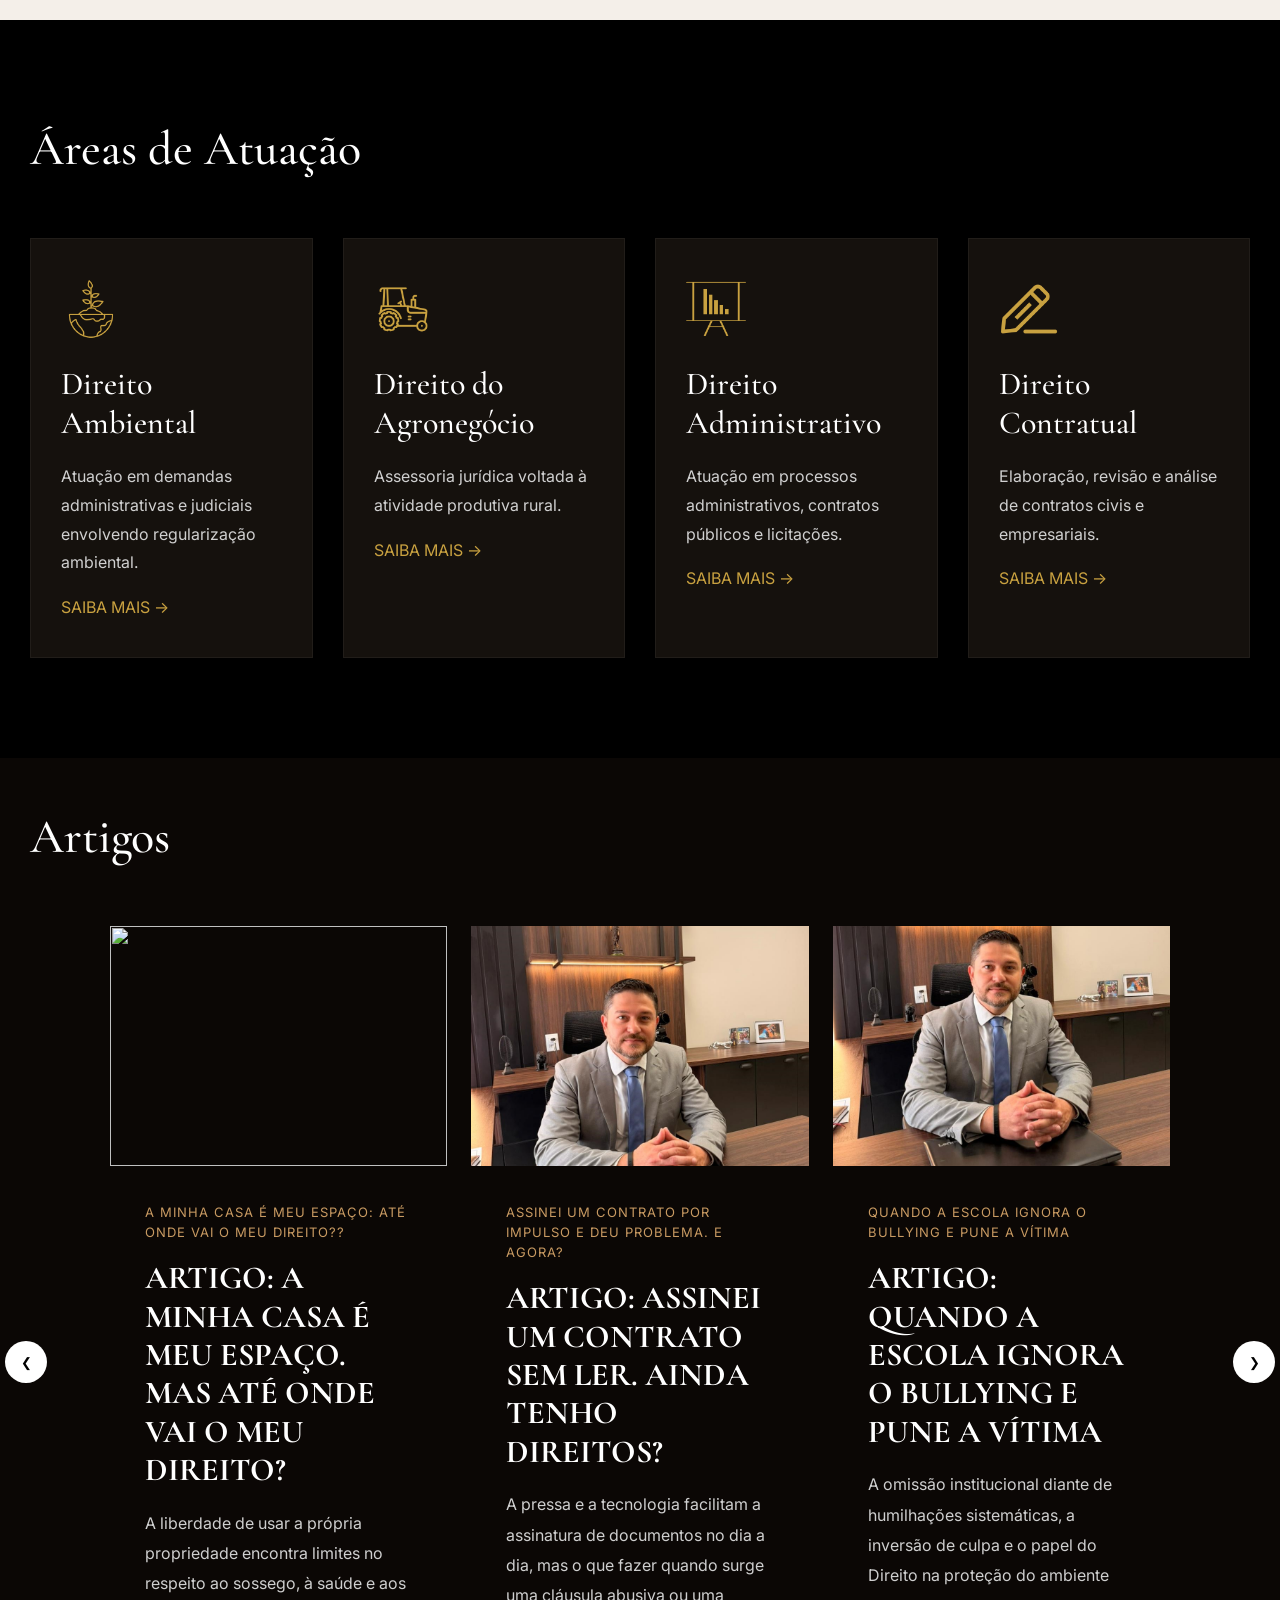
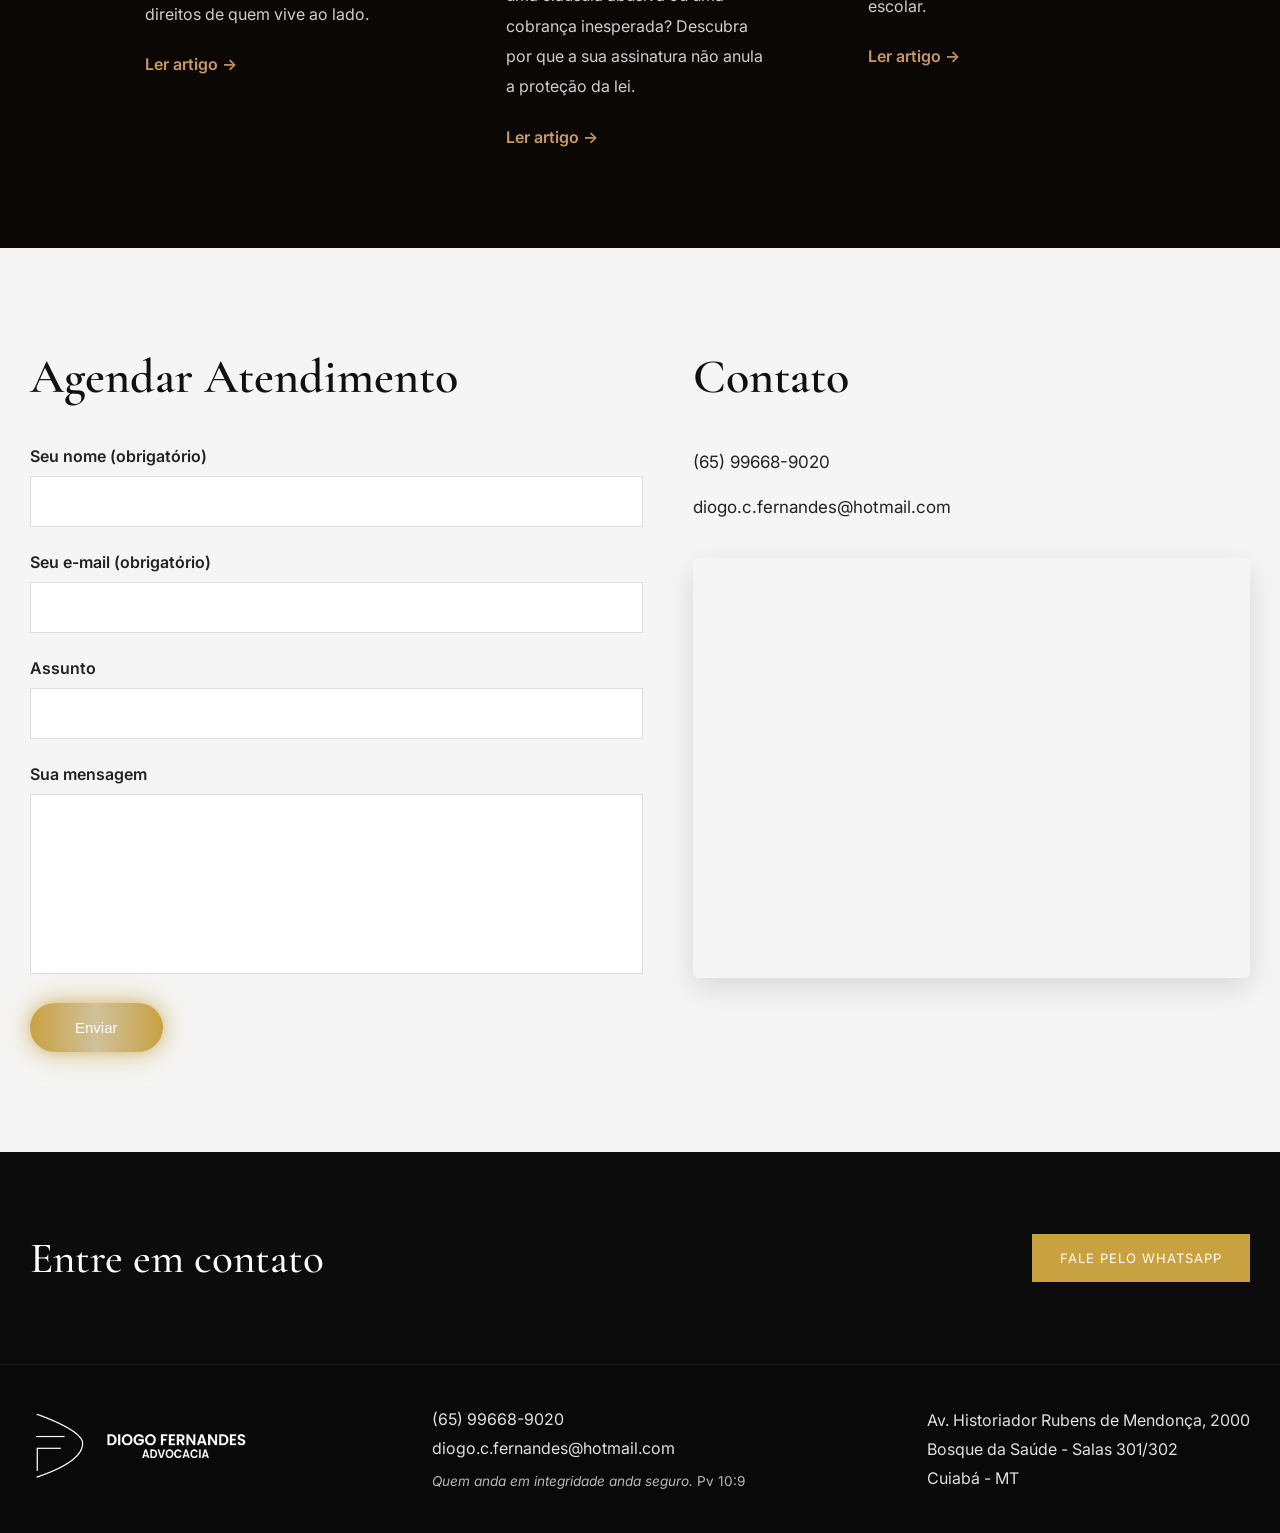
==== commit d3e32dac: "Update index.html" ====
--- a/index.html
+++ b/index.html
@@ -233,6 +233,33 @@
     <div class="artigos-wrapper">
    <button class="artigo-prev">❮</button>
   <div class="cards-artigos">
+     <!-- CARD 9 -->
+
+      <div class="artigo-card">
+
+        <div class="artigo-img">
+          <img src="img/artigo821.jpg" alt="">
+        </div>
+
+        <div class="artigo-content">
+
+          <span>A Minha Casa é Meu Espaço: Até Onde Vai o Meu Direito??</span>
+
+          <h3>
+            ARTIGO: A MINHA CASA É MEU ESPAÇO. MAS ATÉ ONDE VAI O MEU DIREITO?
+          </h3>
+
+          <p>
+          A liberdade de usar a própria propriedade encontra limites no respeito ao sossego, à saúde e aos direitos de quem vive ao lado.
+          </p>
+
+          <a href="https://mturgentenews.com.br/a-minha-casa-e-meu-espaco-mas-ate-onde-vai-o-meu-direito/">
+            Ler artigo →
+          </a>
+
+        </div>
+
+      </div>
     <!-- CARD 8 -->
 
       <div class="artigo-card">
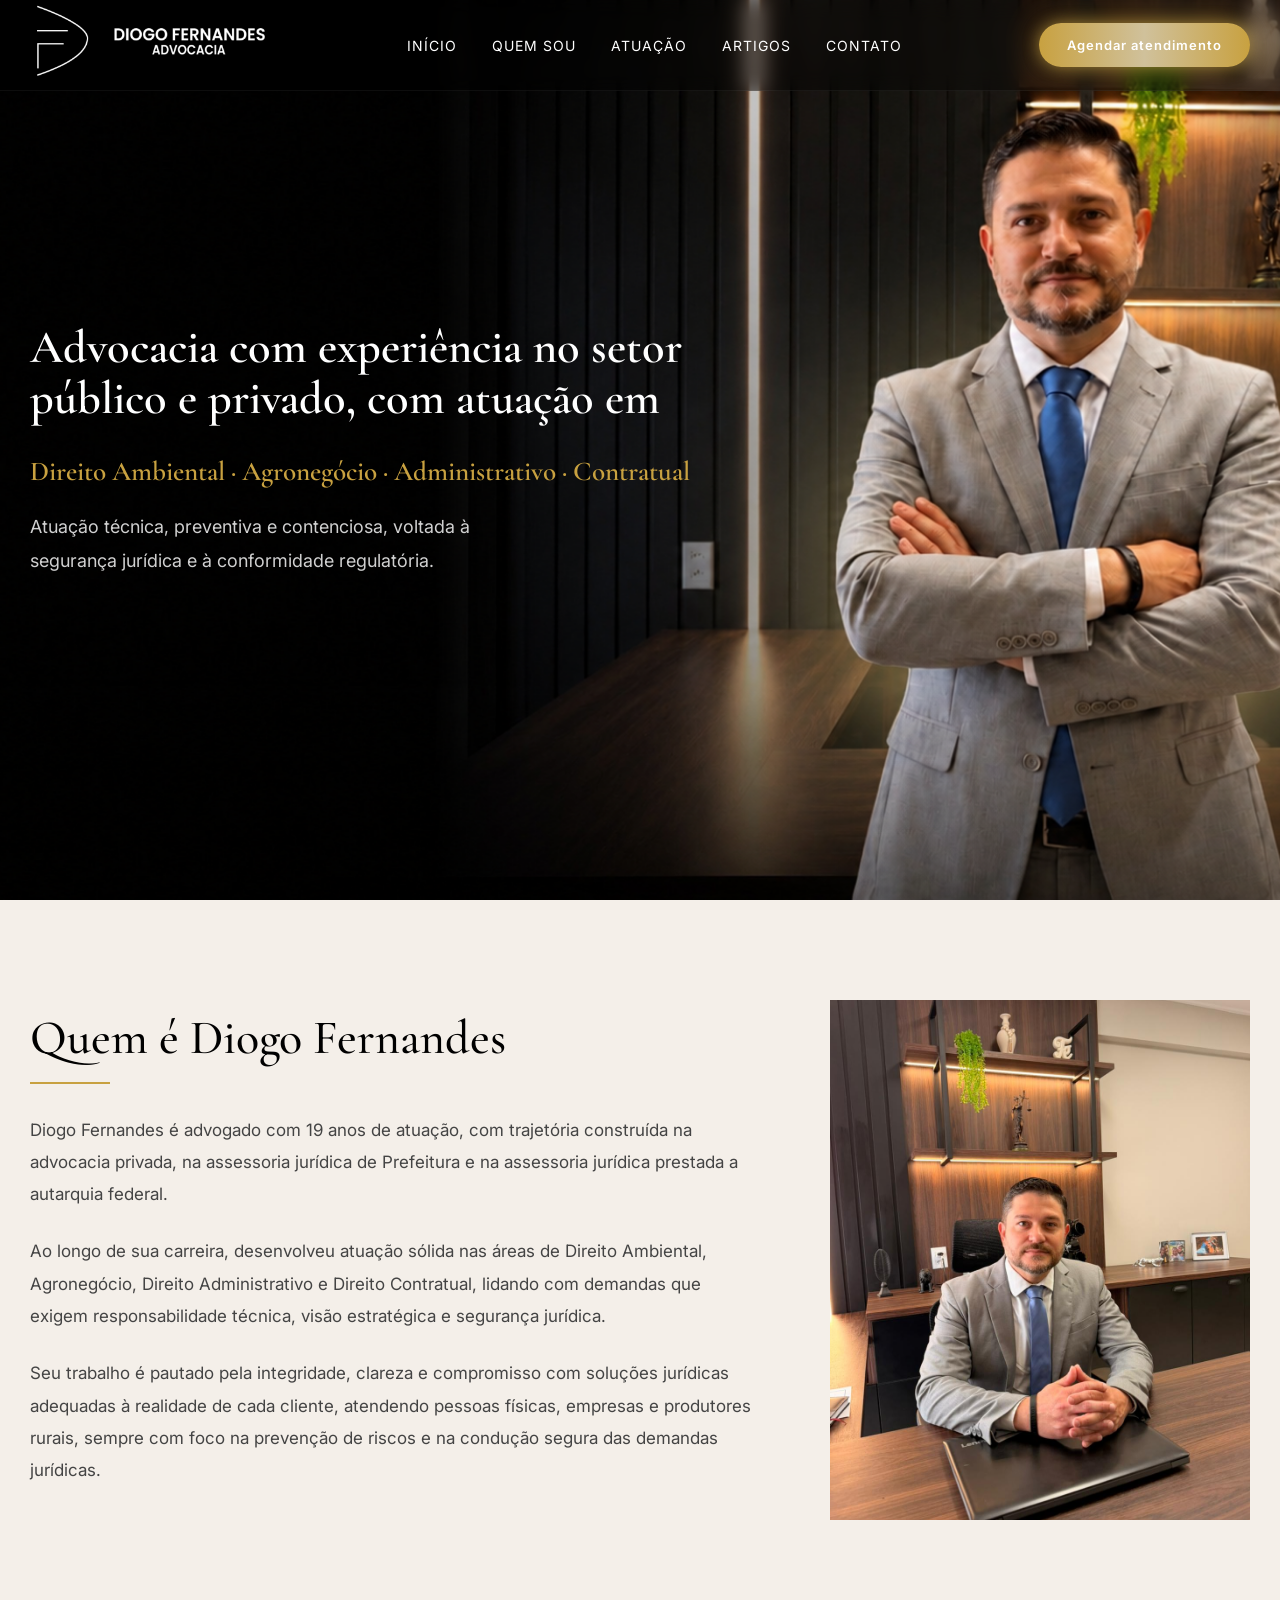
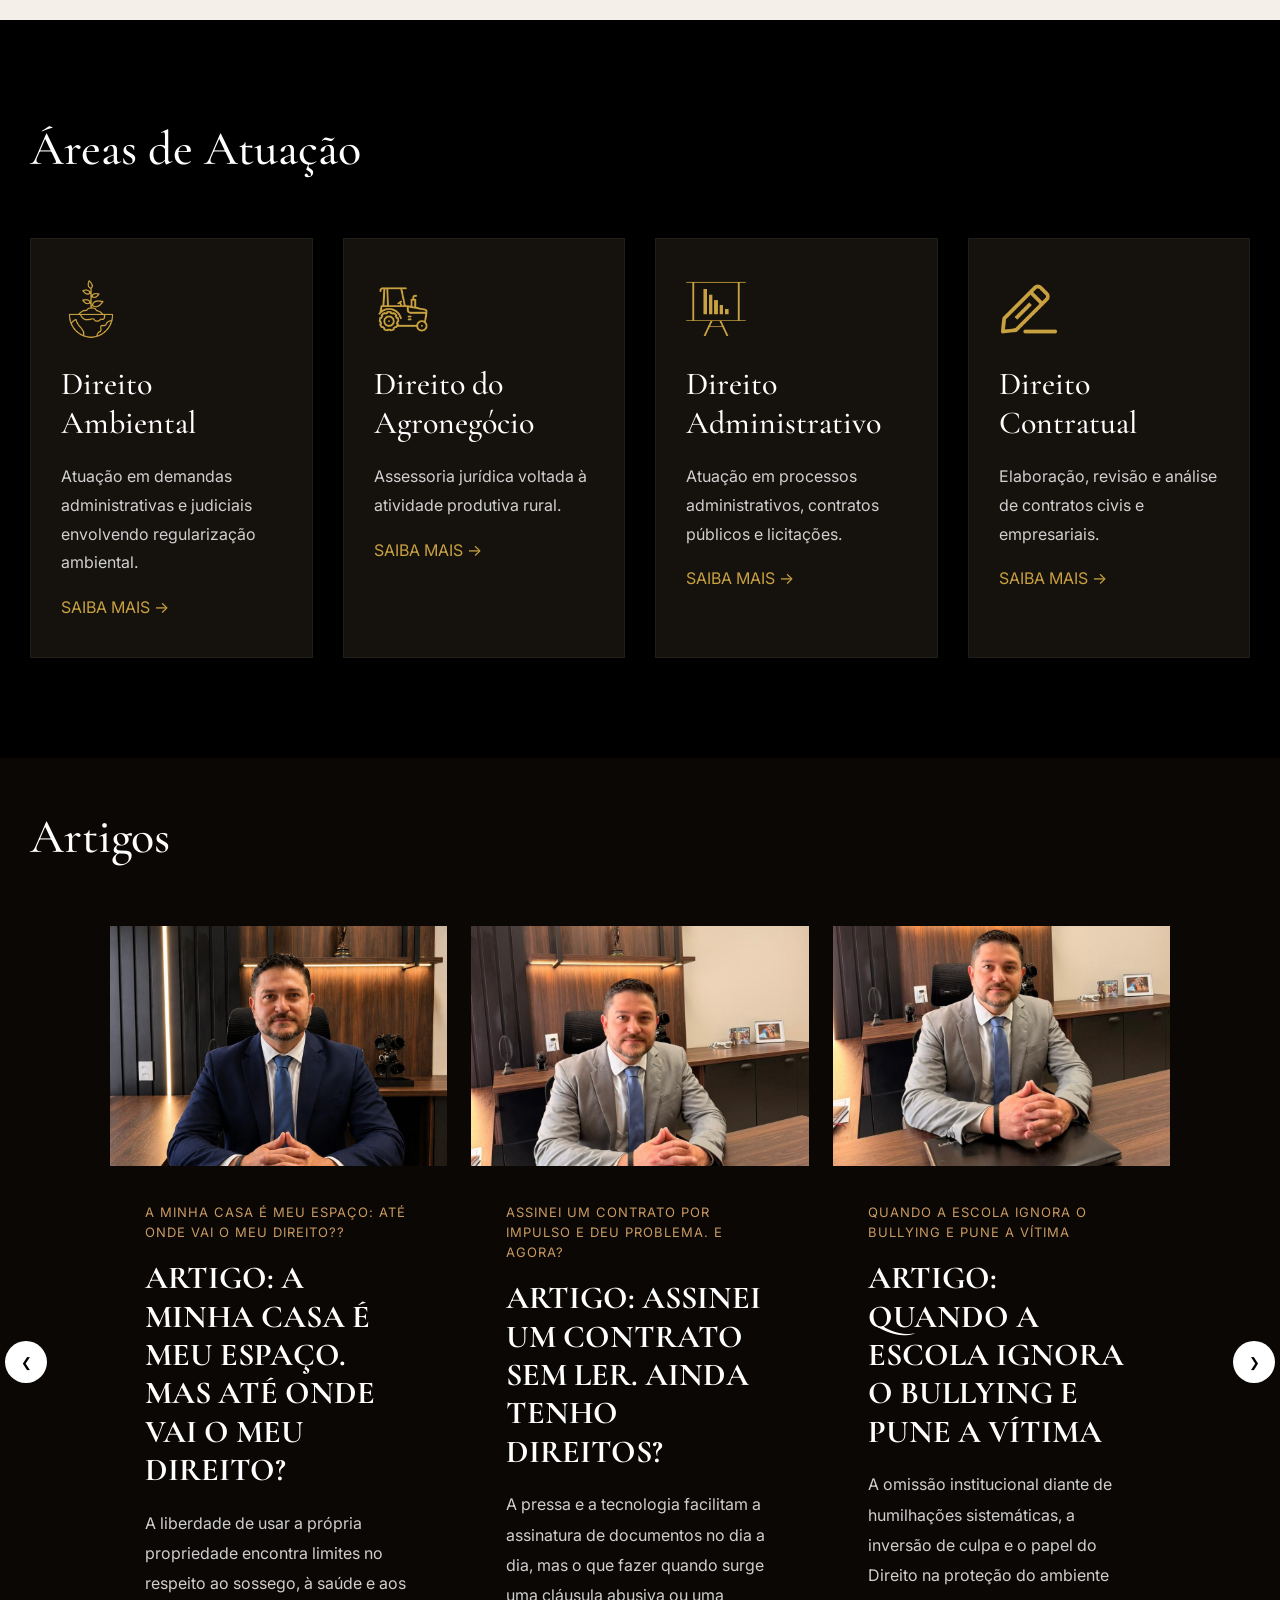
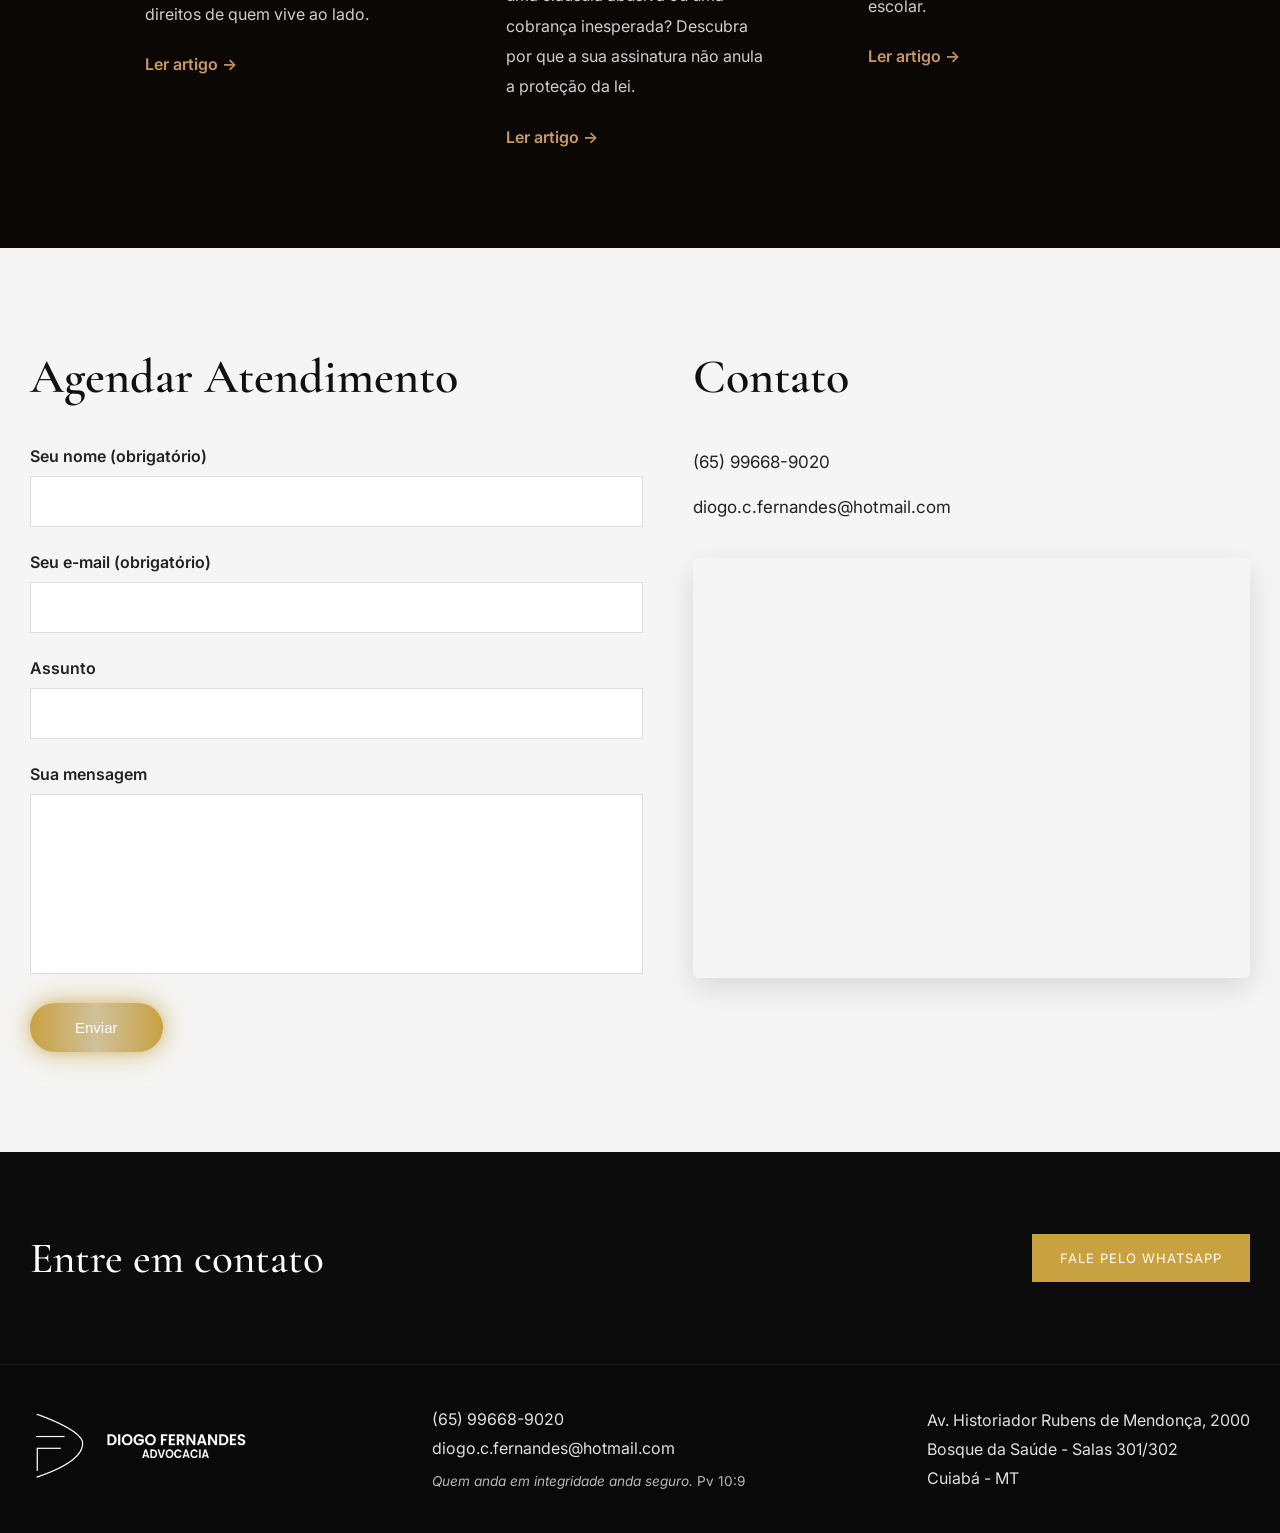
==== commit 44a4b822: "Update index.html" ====
--- a/index.html
+++ b/index.html
@@ -238,7 +238,7 @@
       <div class="artigo-card">
 
         <div class="artigo-img">
-          <img src="img/artigo821.jpg" alt="">
+          <img src="img/artigo812.jpeg" alt="">
         </div>
 
         <div class="artigo-content">
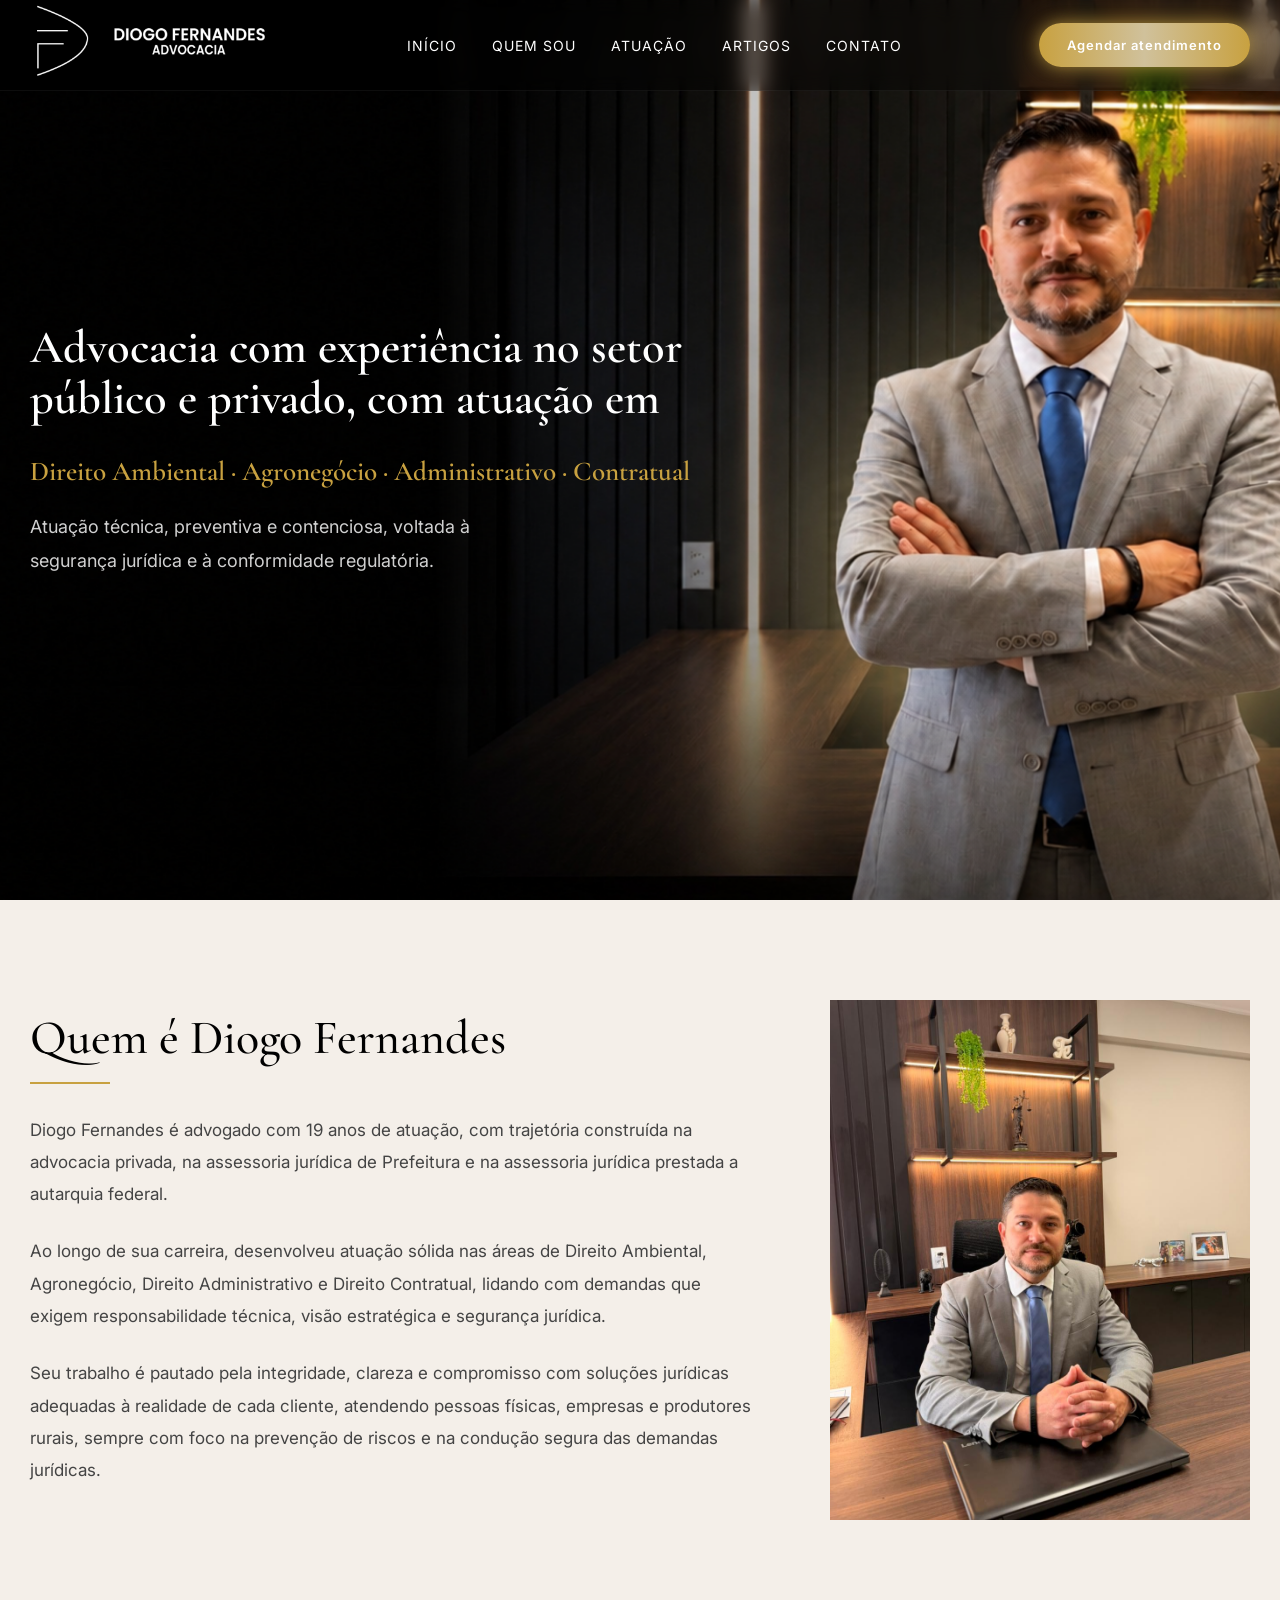
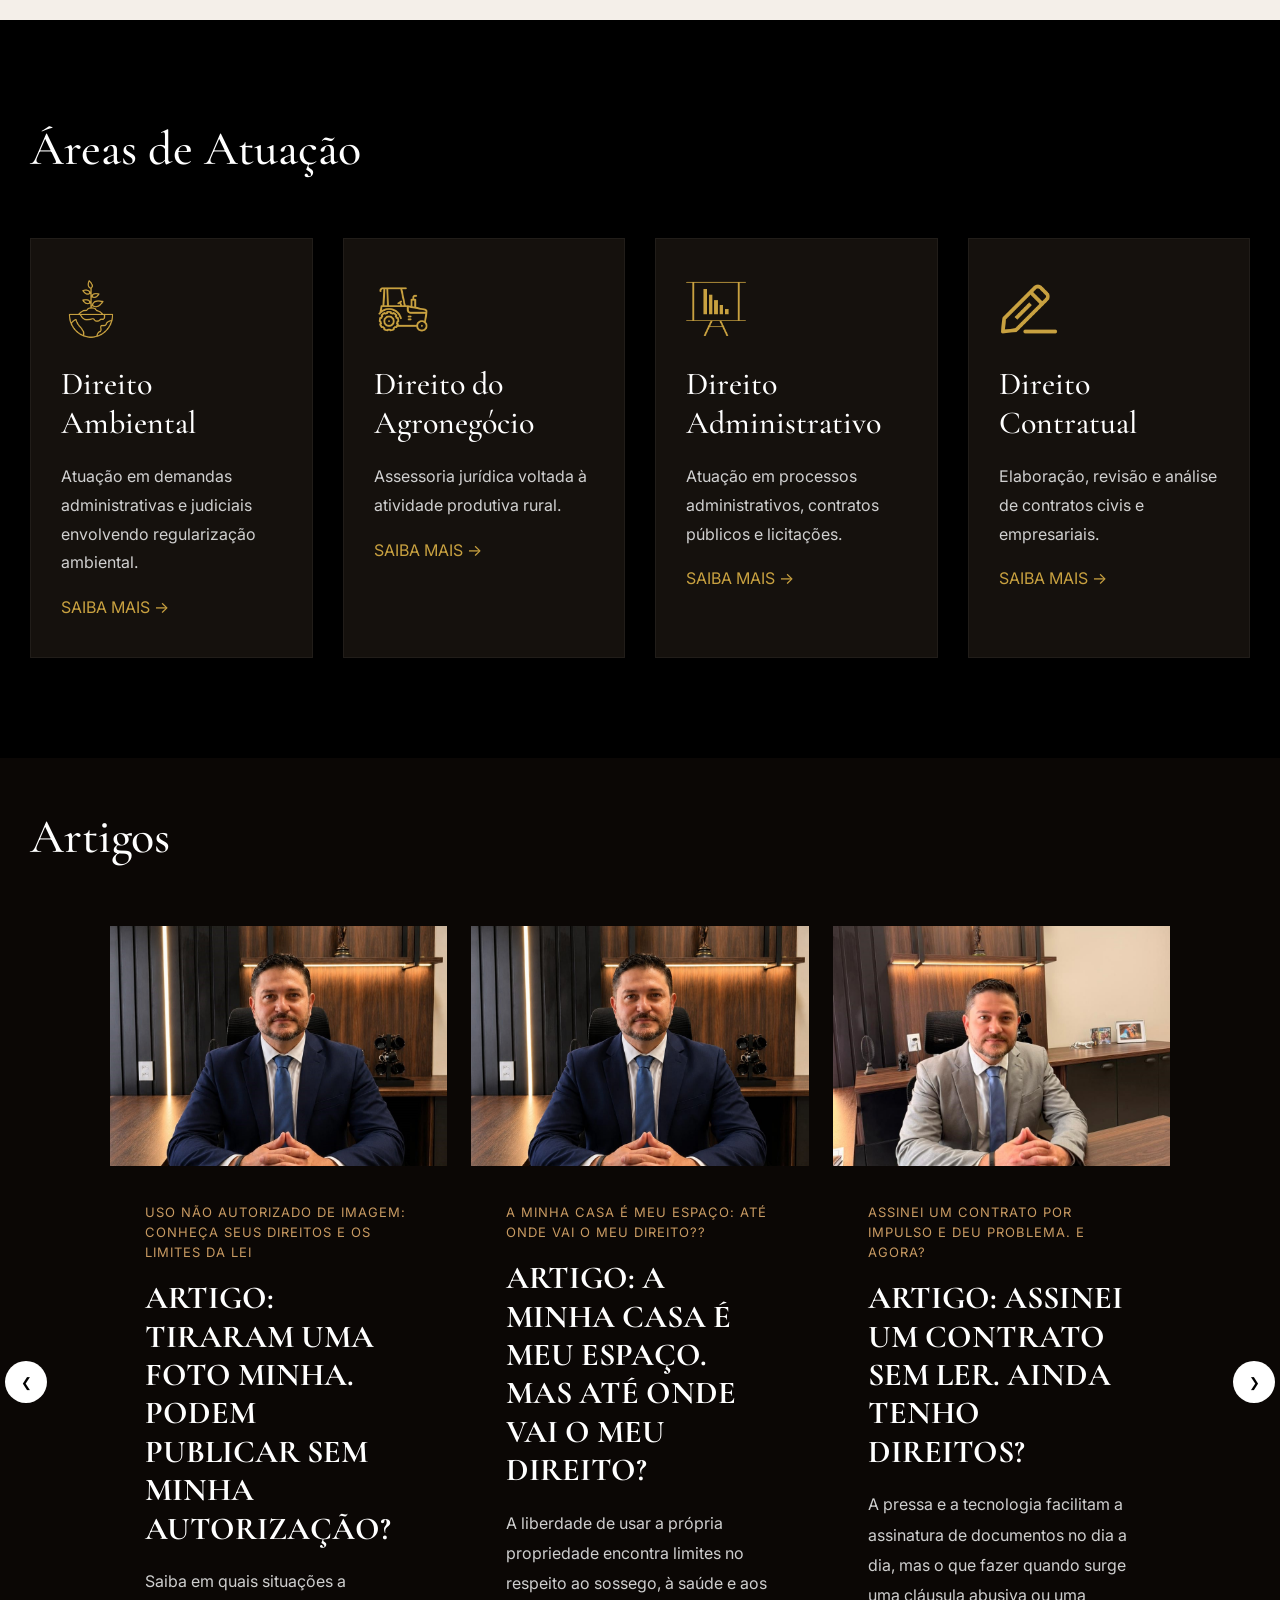
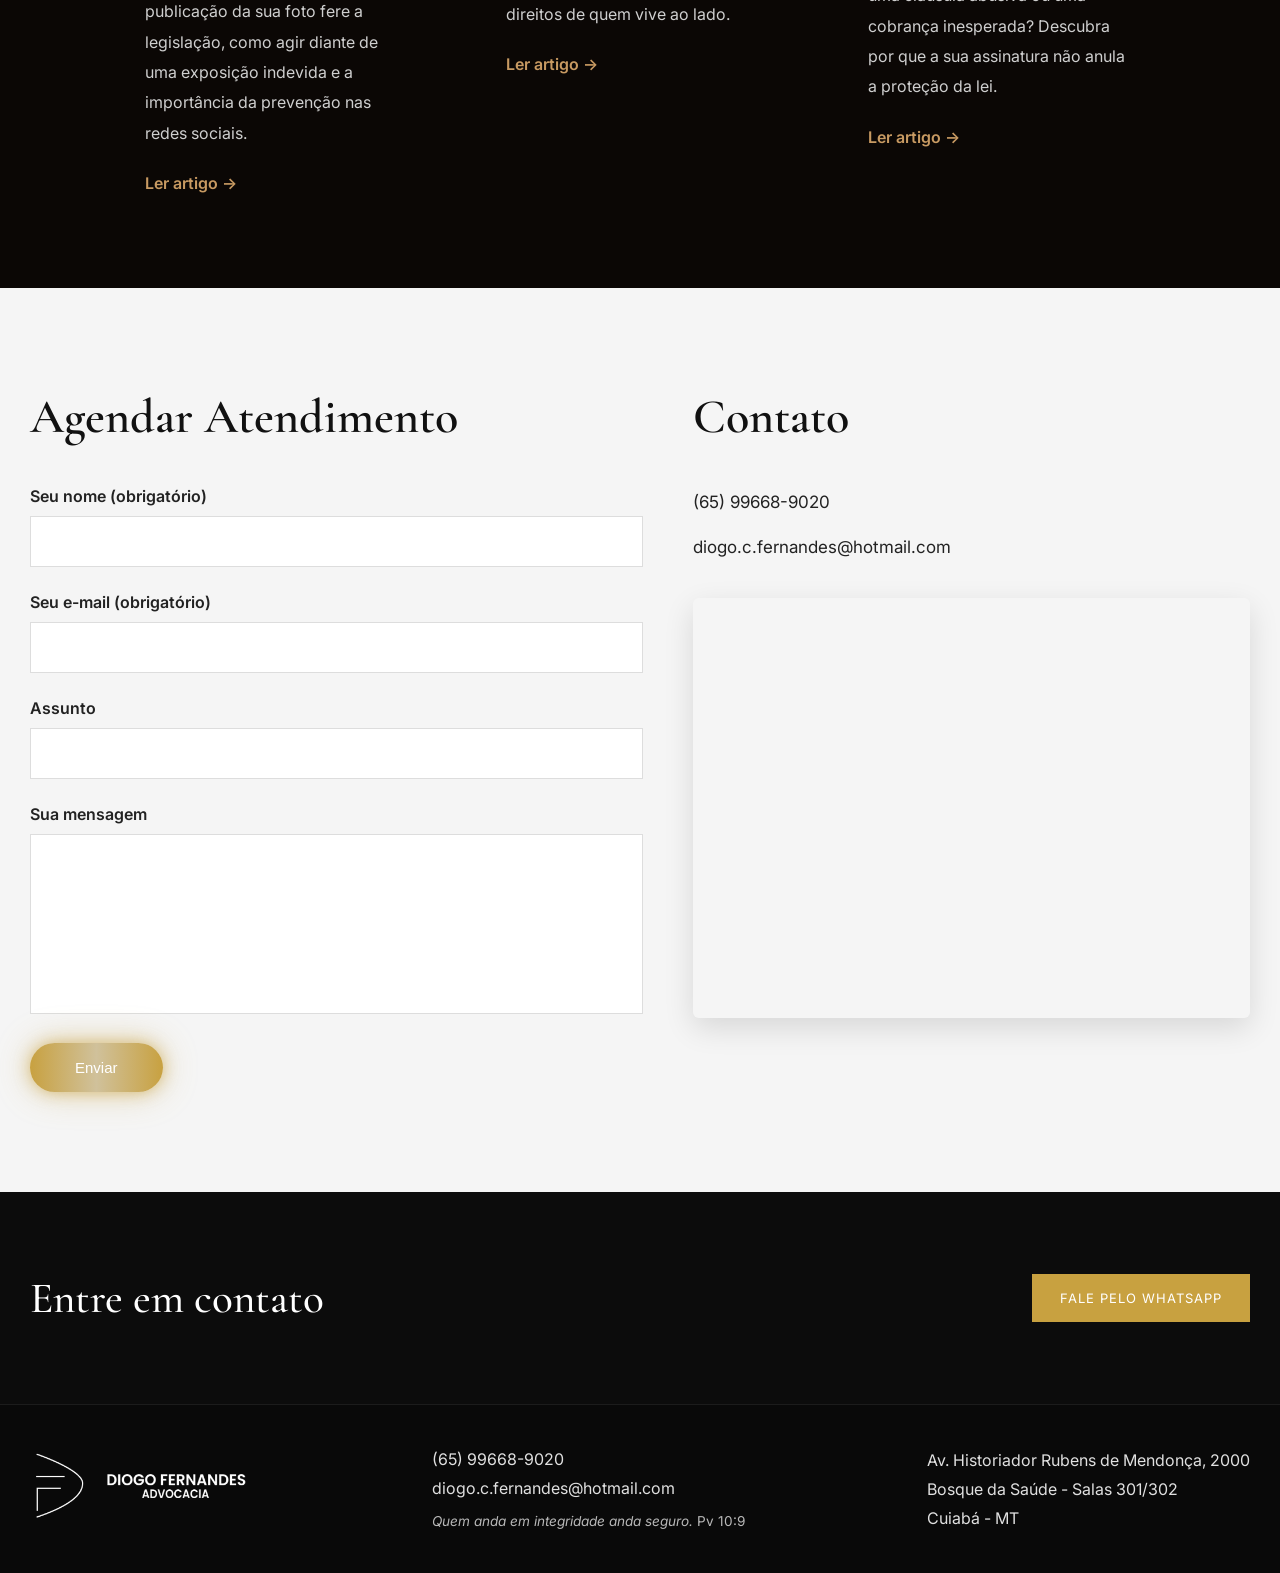
==== commit 2b7f577f: "Update index.html" ====
--- a/index.html
+++ b/index.html
@@ -233,6 +233,33 @@
     <div class="artigos-wrapper">
    <button class="artigo-prev">❮</button>
   <div class="cards-artigos">
+     <!-- CARD 10 -->
+
+      <div class="artigo-card">
+
+        <div class="artigo-img">
+          <img src="img/artigo54.jpeg" alt="">
+        </div>
+
+        <div class="artigo-content">
+
+          <span>Uso Não Autorizado de Imagem: Conheça Seus Direitos e os Limites da Lei</span>
+
+          <h3>
+            ARTIGO: TIRARAM UMA FOTO MINHA. PODEM PUBLICAR SEM MINHA AUTORIZAÇÃO?
+          </h3>
+
+          <p>
+          Saiba em quais situações a publicação da sua foto fere a legislação, como agir diante de uma exposição indevida e a importância da prevenção nas redes sociais.
+          </p>
+
+          <a href="https://mturgentenews.com.br/a-minha-casa-e-meu-espaco-mas-ate-onde-vai-o-meu-direito/">
+            Ler artigo →
+          </a>
+
+        </div>
+
+      </div>
      <!-- CARD 9 -->
 
       <div class="artigo-card">
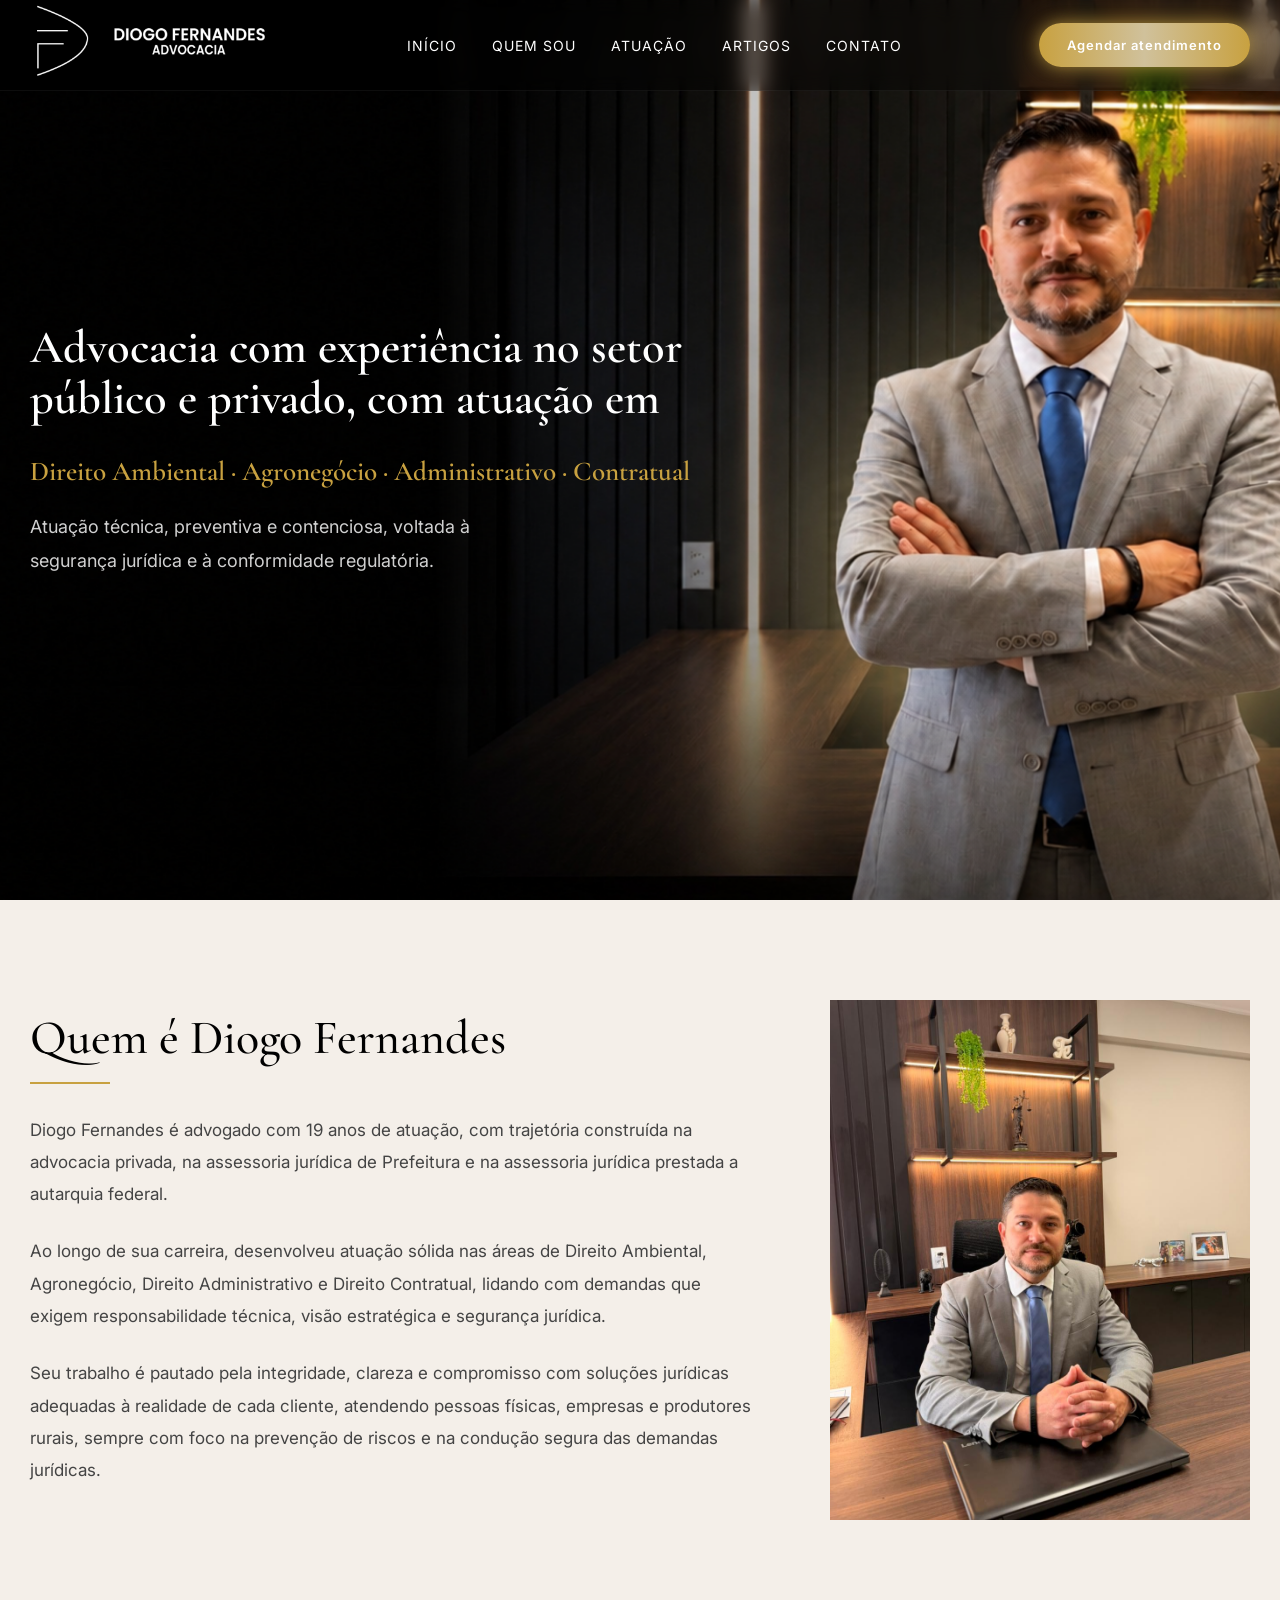
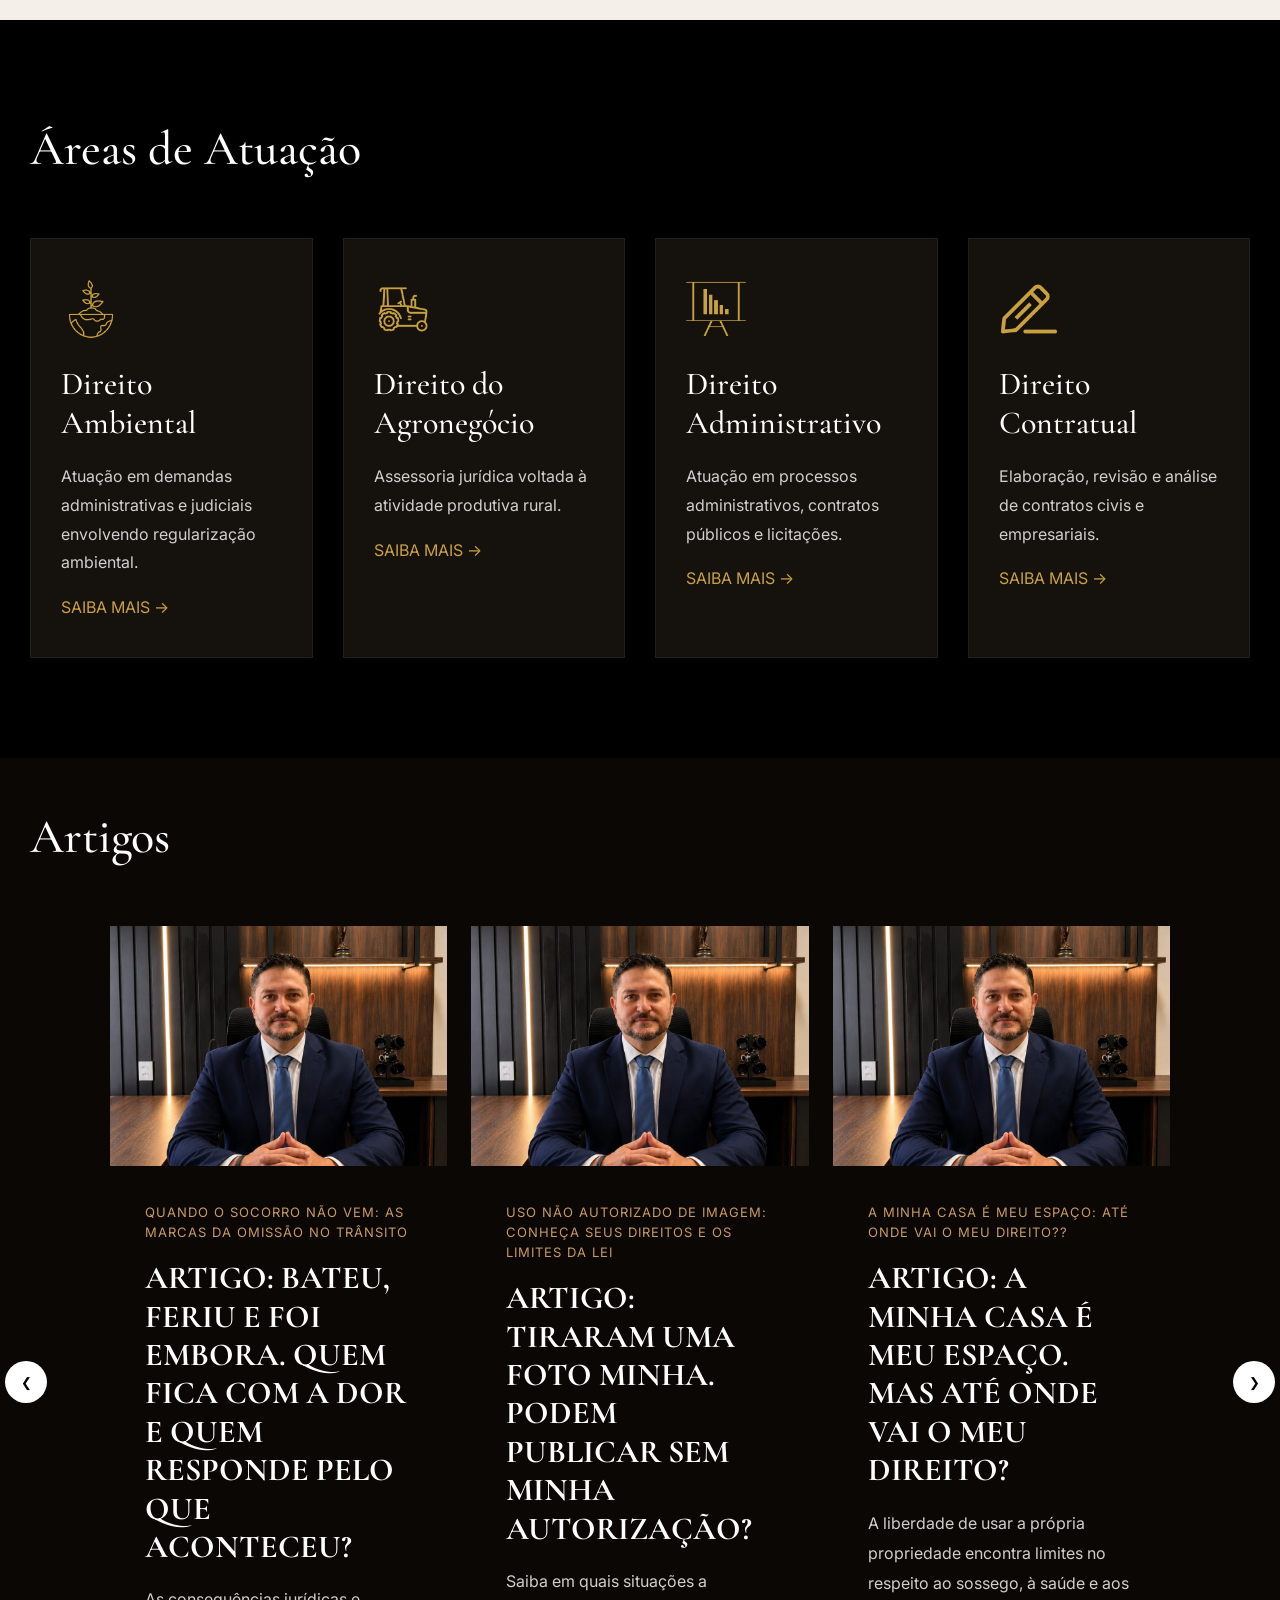
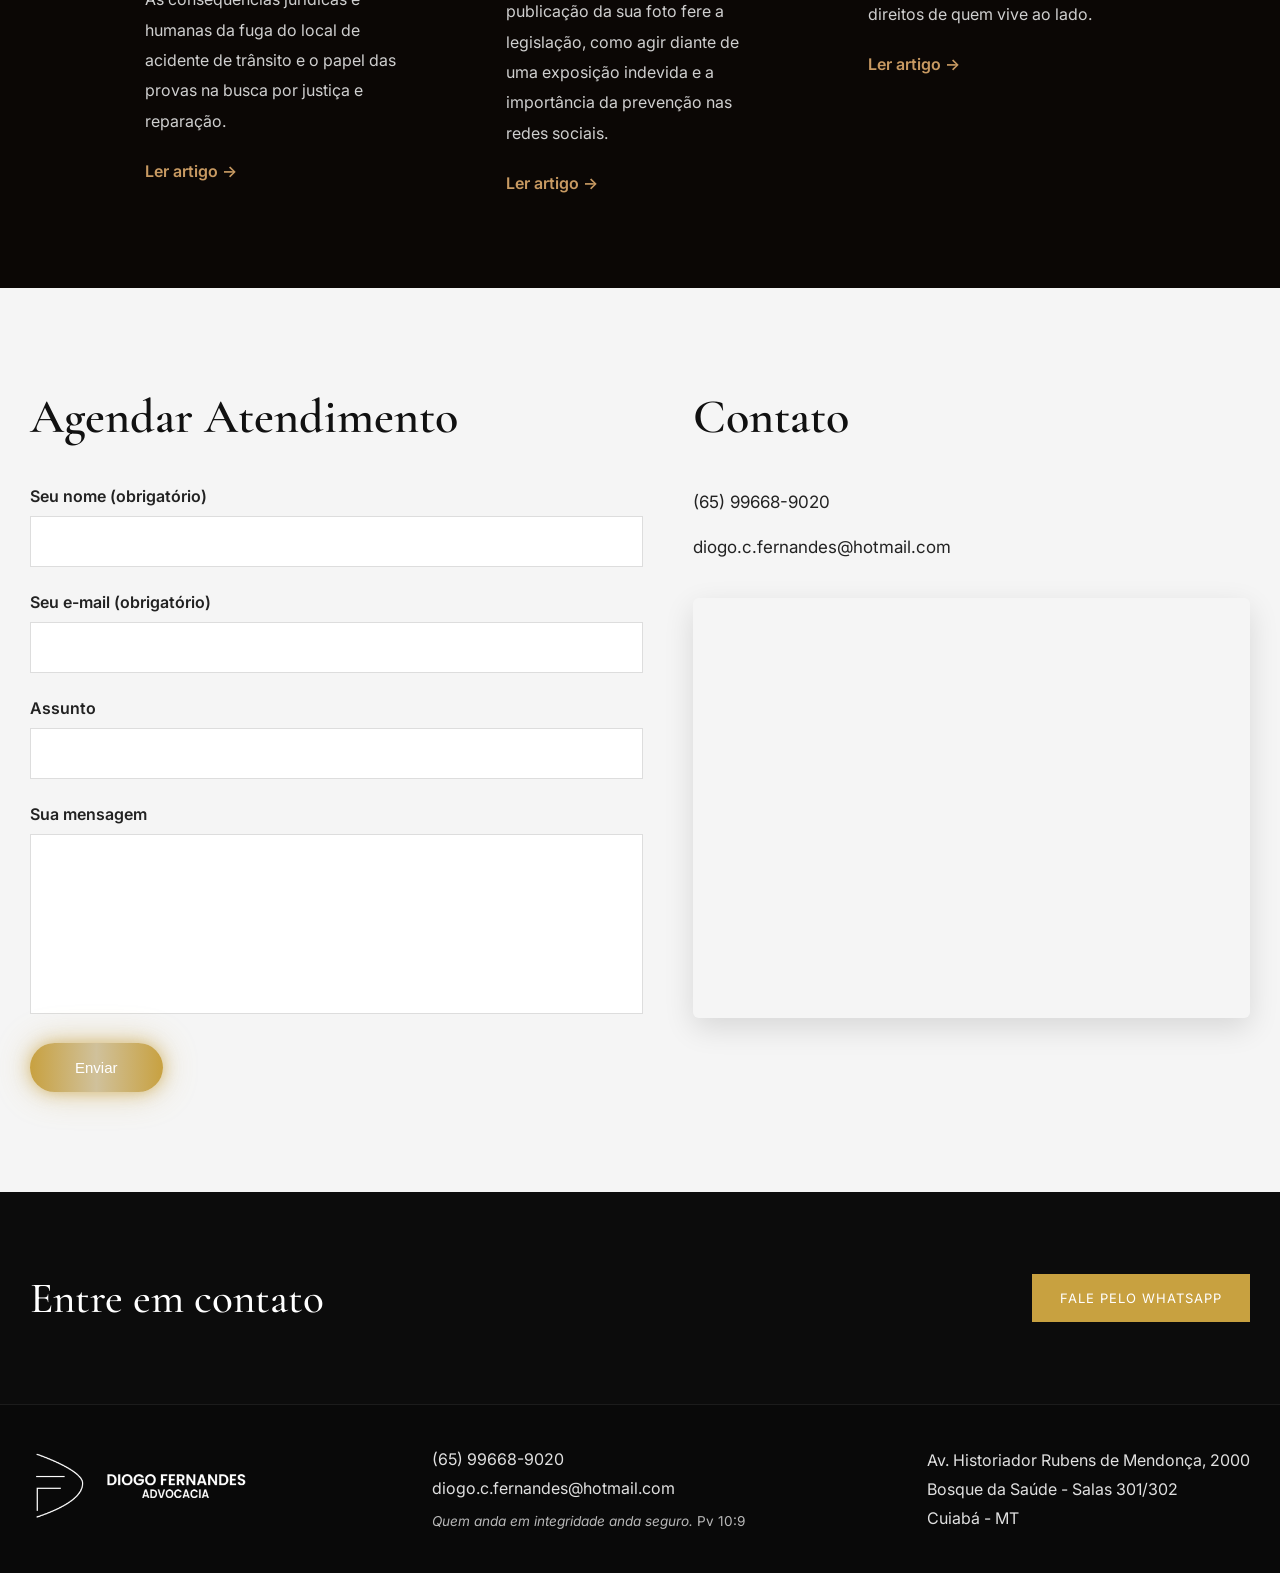
==== commit 6a3d6a06: "Update index.html" ====
--- a/index.html
+++ b/index.html
@@ -233,6 +233,33 @@
     <div class="artigos-wrapper">
    <button class="artigo-prev">❮</button>
   <div class="cards-artigos">
+    <!-- CARD 11 -->
+
+      <div class="artigo-card">
+
+        <div class="artigo-img">
+          <img src="img/artigo5515.jpeg" alt="">
+        </div>
+
+        <div class="artigo-content">
+
+          <span>Quando o socorro não vem: as marcas da omissão no trânsito</span>
+
+          <h3>
+            ARTIGO: BATEU, FERIU E FOI EMBORA. QUEM FICA COM A DOR E QUEM RESPONDE PELO QUE ACONTECEU?
+          </h3>
+
+          <p>
+           As consequências jurídicas e humanas da fuga do local de acidente de trânsito e o papel das provas na busca por justiça e reparação.
+          </p>
+
+          <a href="https://mturgentenews.com.br/a-minha-casa-e-meu-espaco-mas-ate-onde-vai-o-meu-direito/">
+            Ler artigo →
+          </a>
+
+        </div>
+
+      </div>
      <!-- CARD 10 -->
 
       <div class="artigo-card">
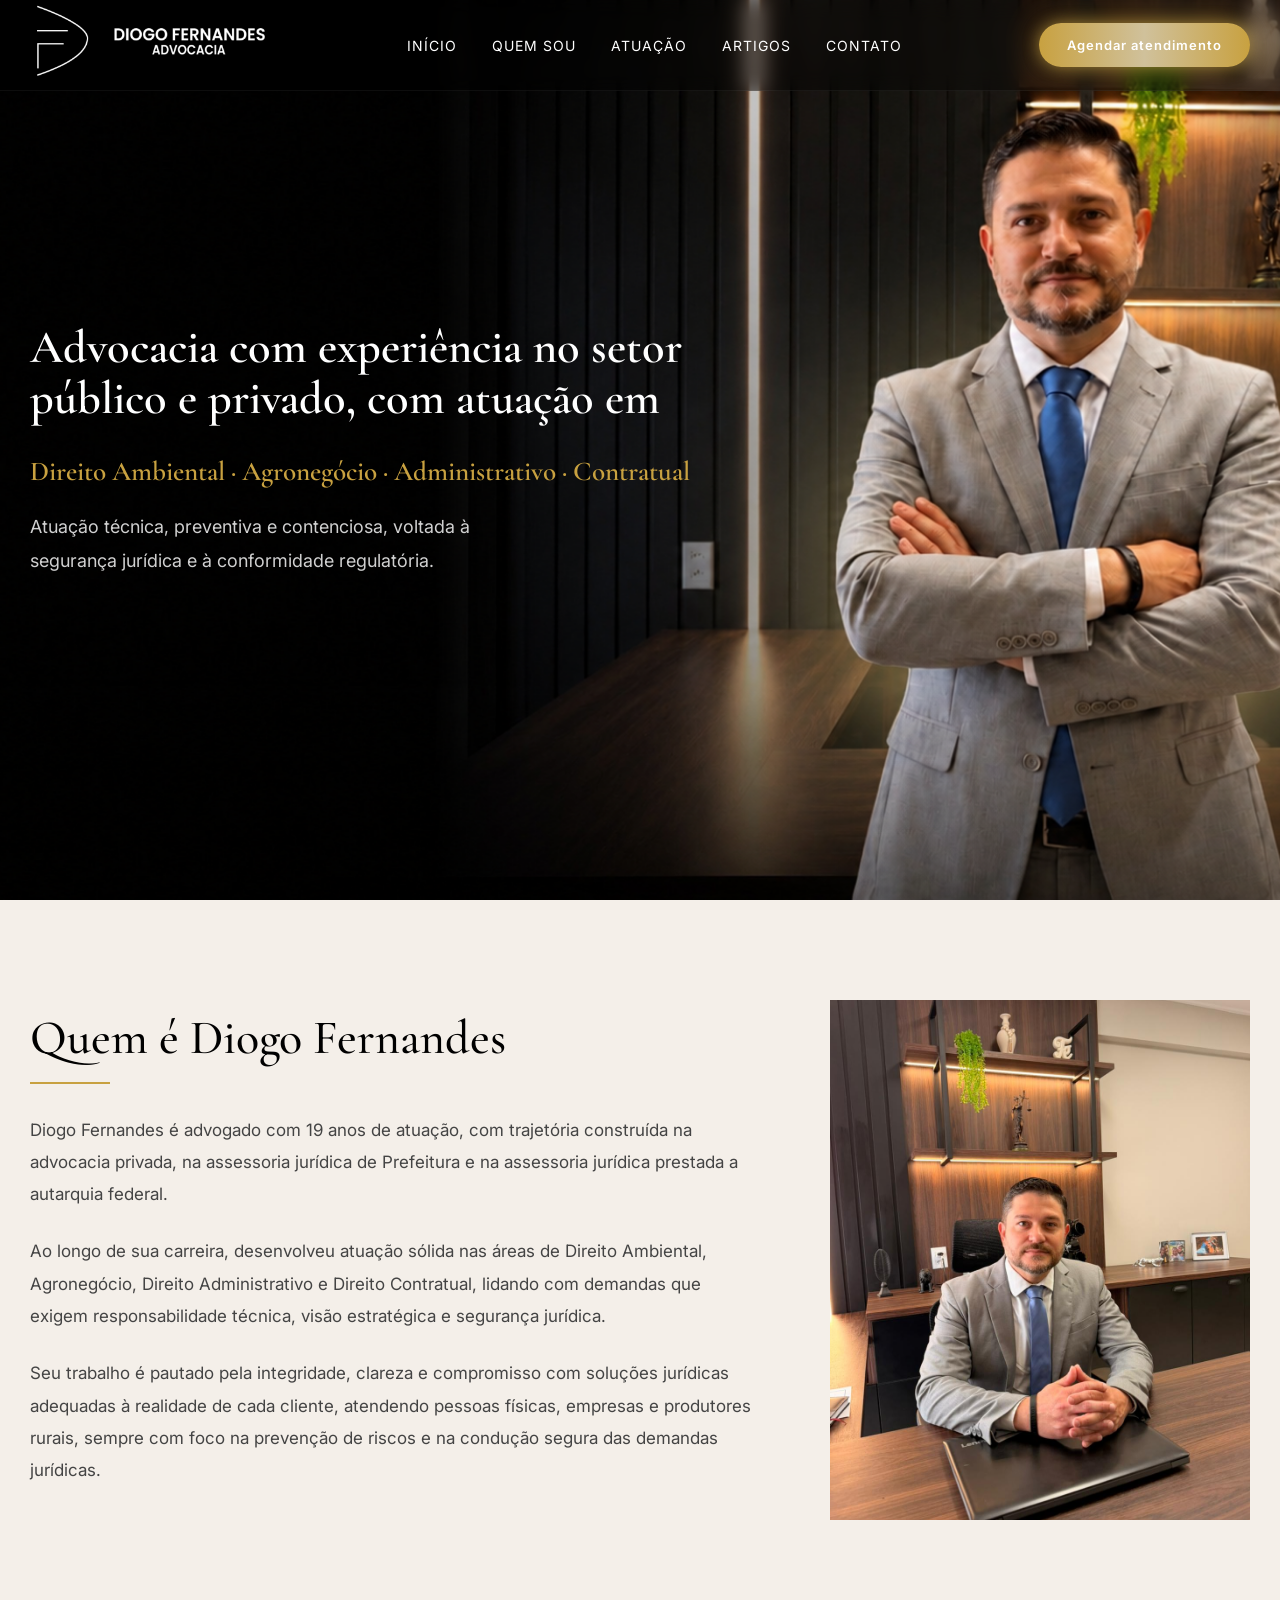
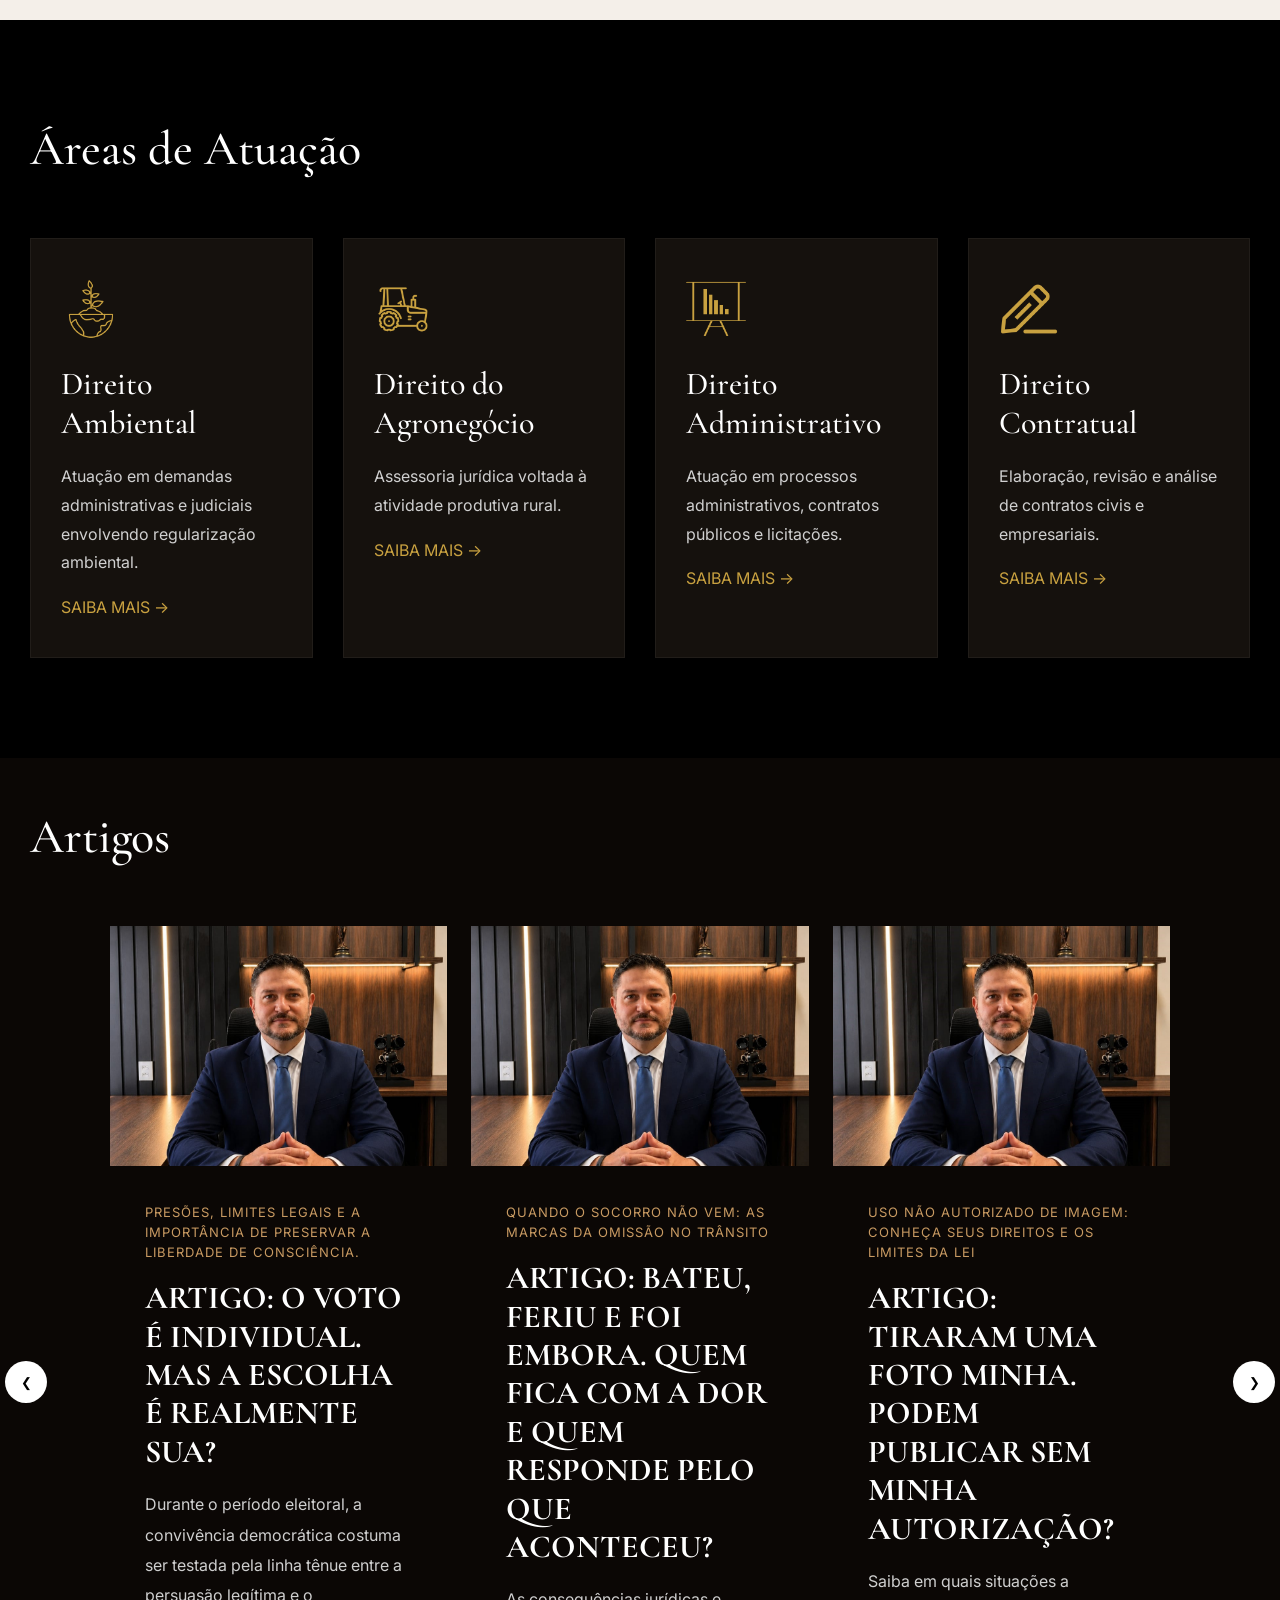
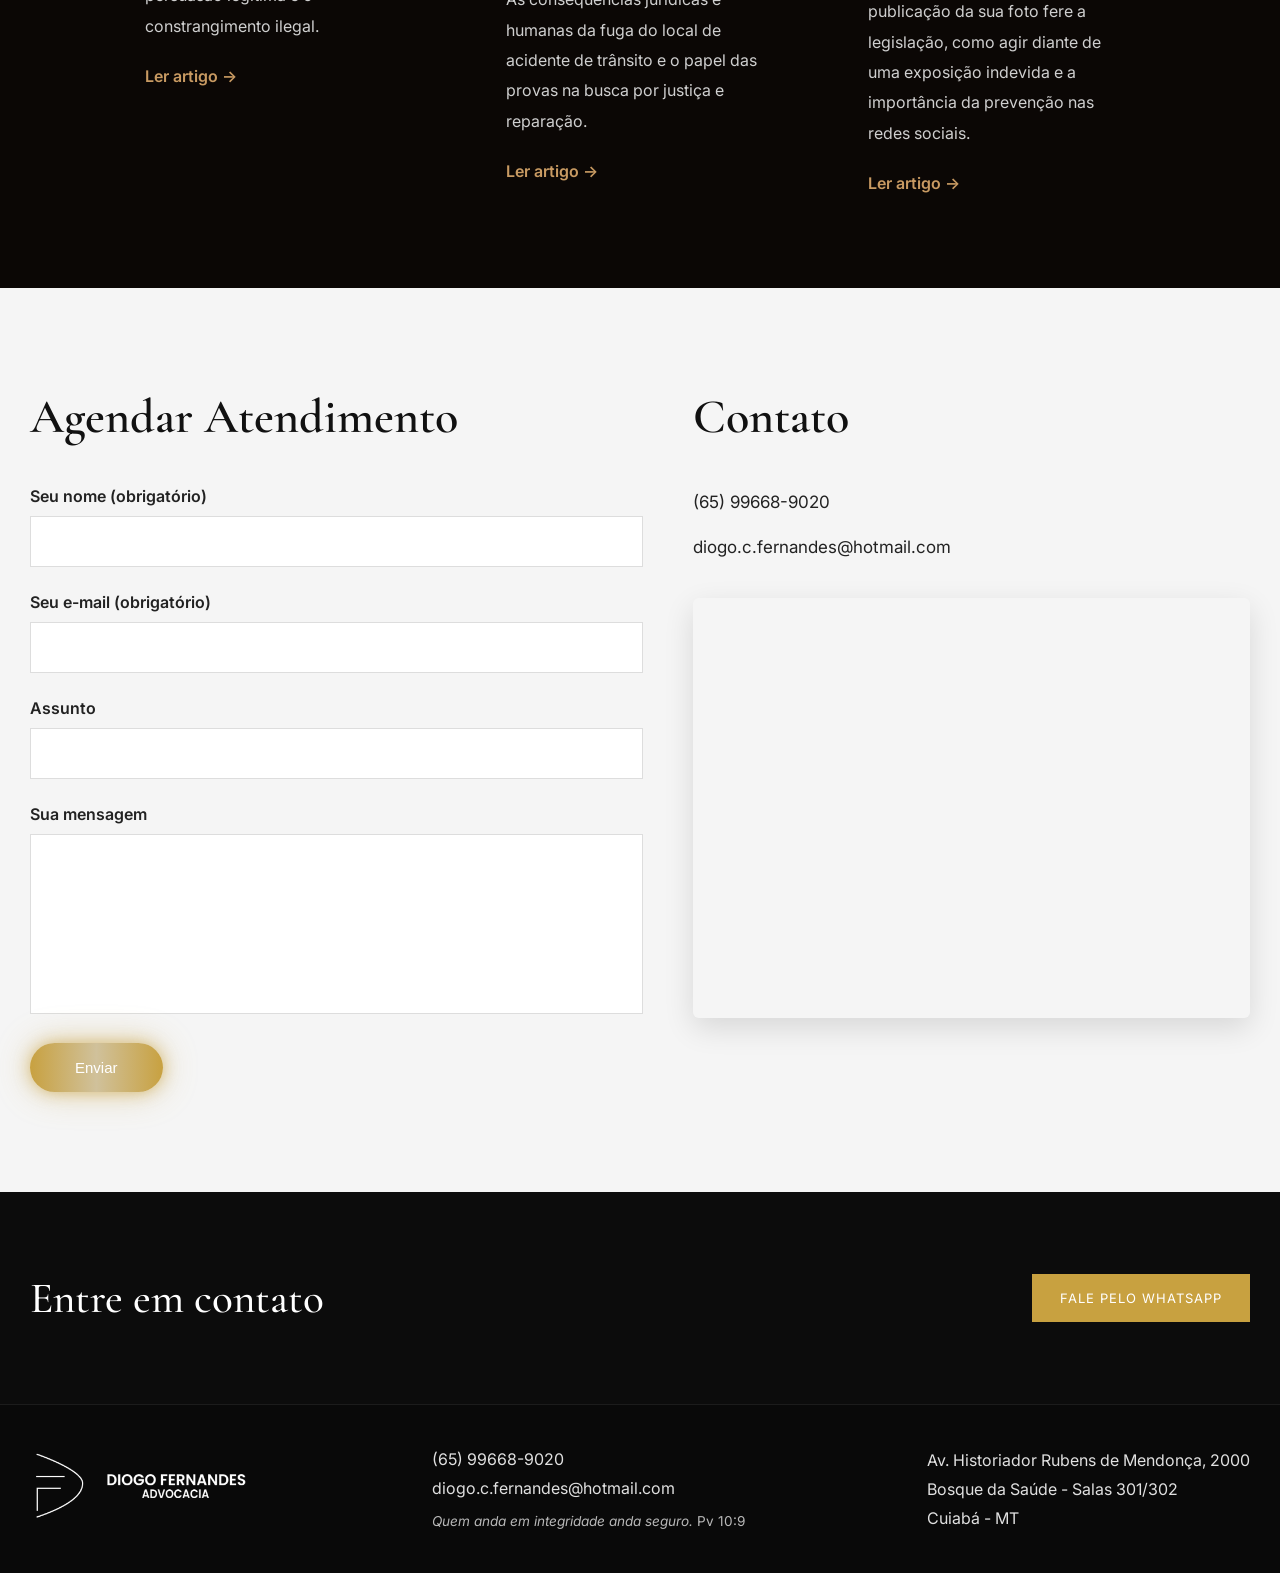
==== commit fdb25fbf: "Update index.html" ====
--- a/index.html
+++ b/index.html
@@ -233,6 +233,33 @@
     <div class="artigos-wrapper">
    <button class="artigo-prev">❮</button>
   <div class="cards-artigos">
+    <!-- CARD 12 -->
+
+      <div class="artigo-card">
+
+        <div class="artigo-img">
+          <img src="img/artigo5515.jpeg" alt="">
+        </div>
+
+        <div class="artigo-content">
+
+          <span>Presões, limites legais e a importância de preservar a liberdade de consciência.</span>
+
+          <h3>
+            ARTIGO: O VOTO É INDIVIDUAL. MAS A ESCOLHA É REALMENTE SUA?
+          </h3>
+
+          <p>
+           Durante o período eleitoral, a convivência democrática costuma ser testada pela linha tênue entre a persuasão legítima e o constrangimento ilegal.
+          </p>
+
+          <a href="https://mturgentenews.com.br/o-voto-e-individual-mas-a-escolha-e-realmente-sua/">
+            Ler artigo →
+          </a>
+
+        </div>
+
+      </div>
     <!-- CARD 11 -->
 
       <div class="artigo-card">
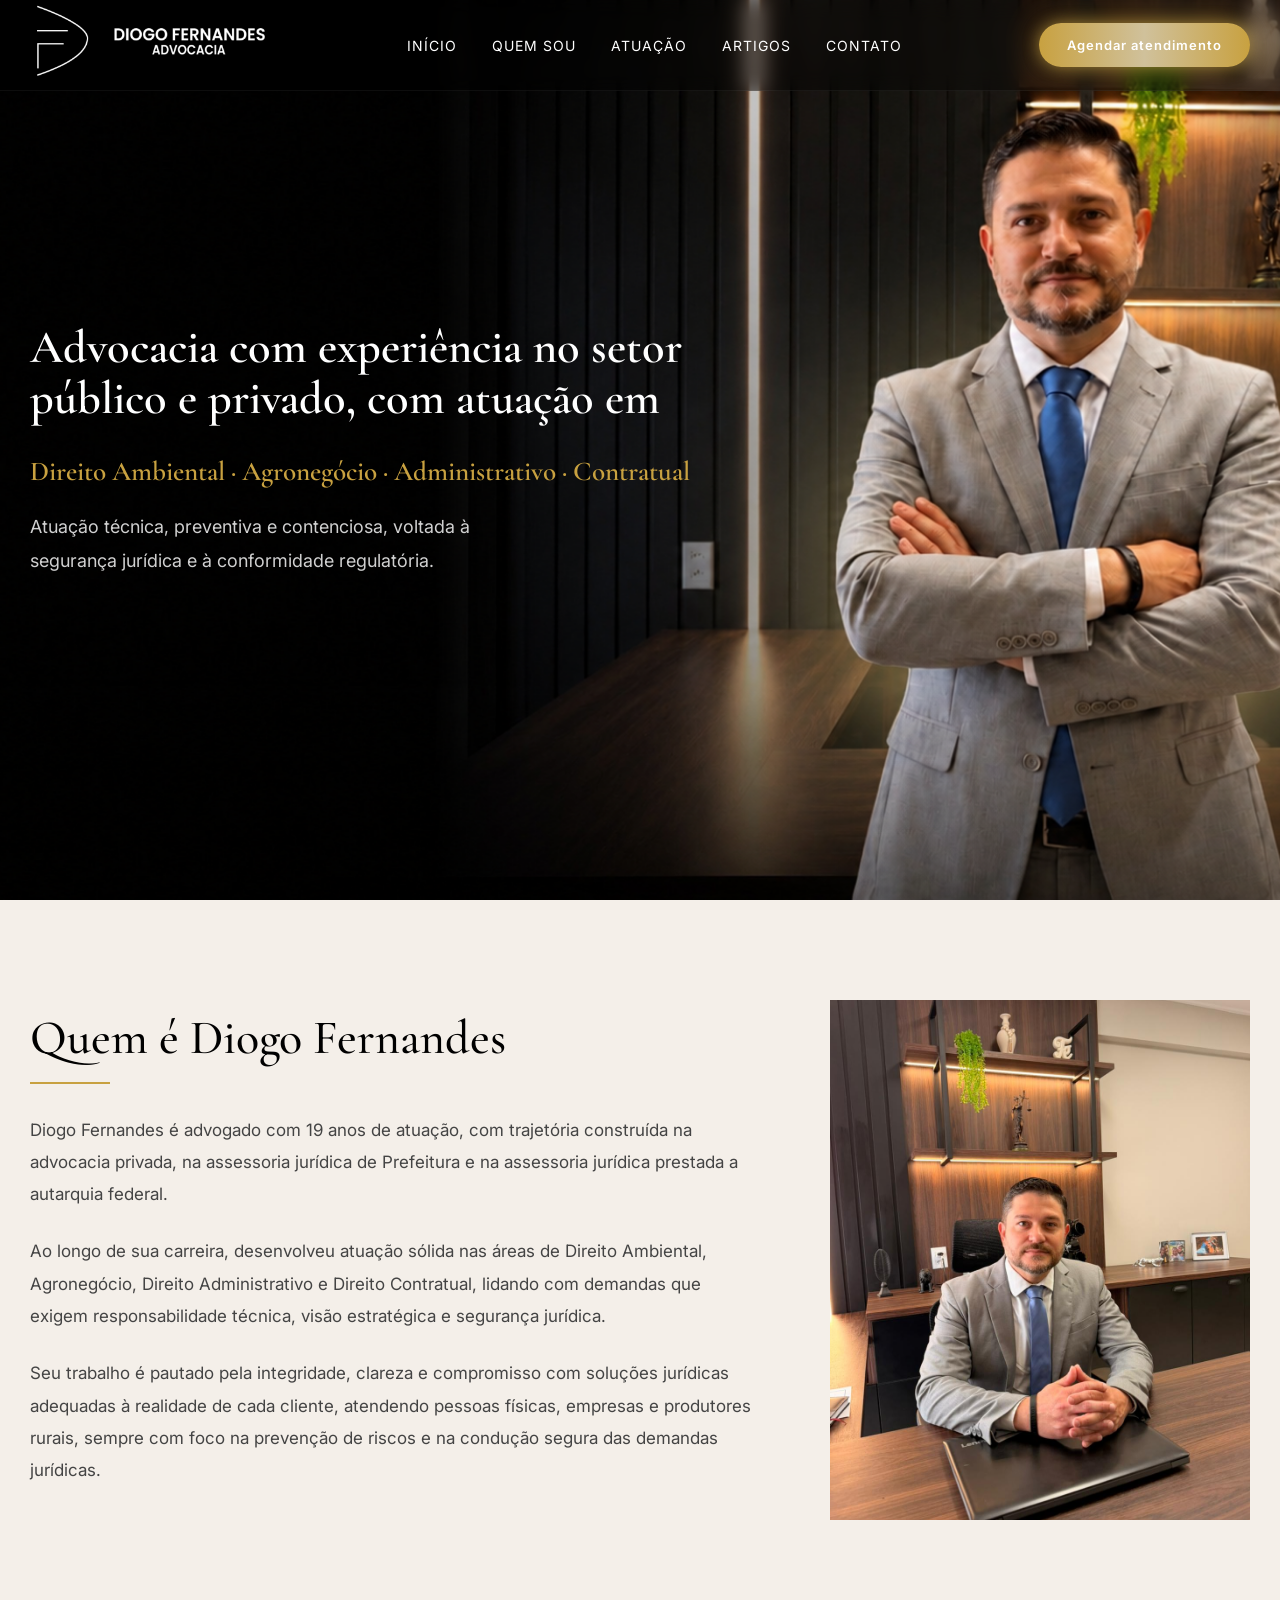
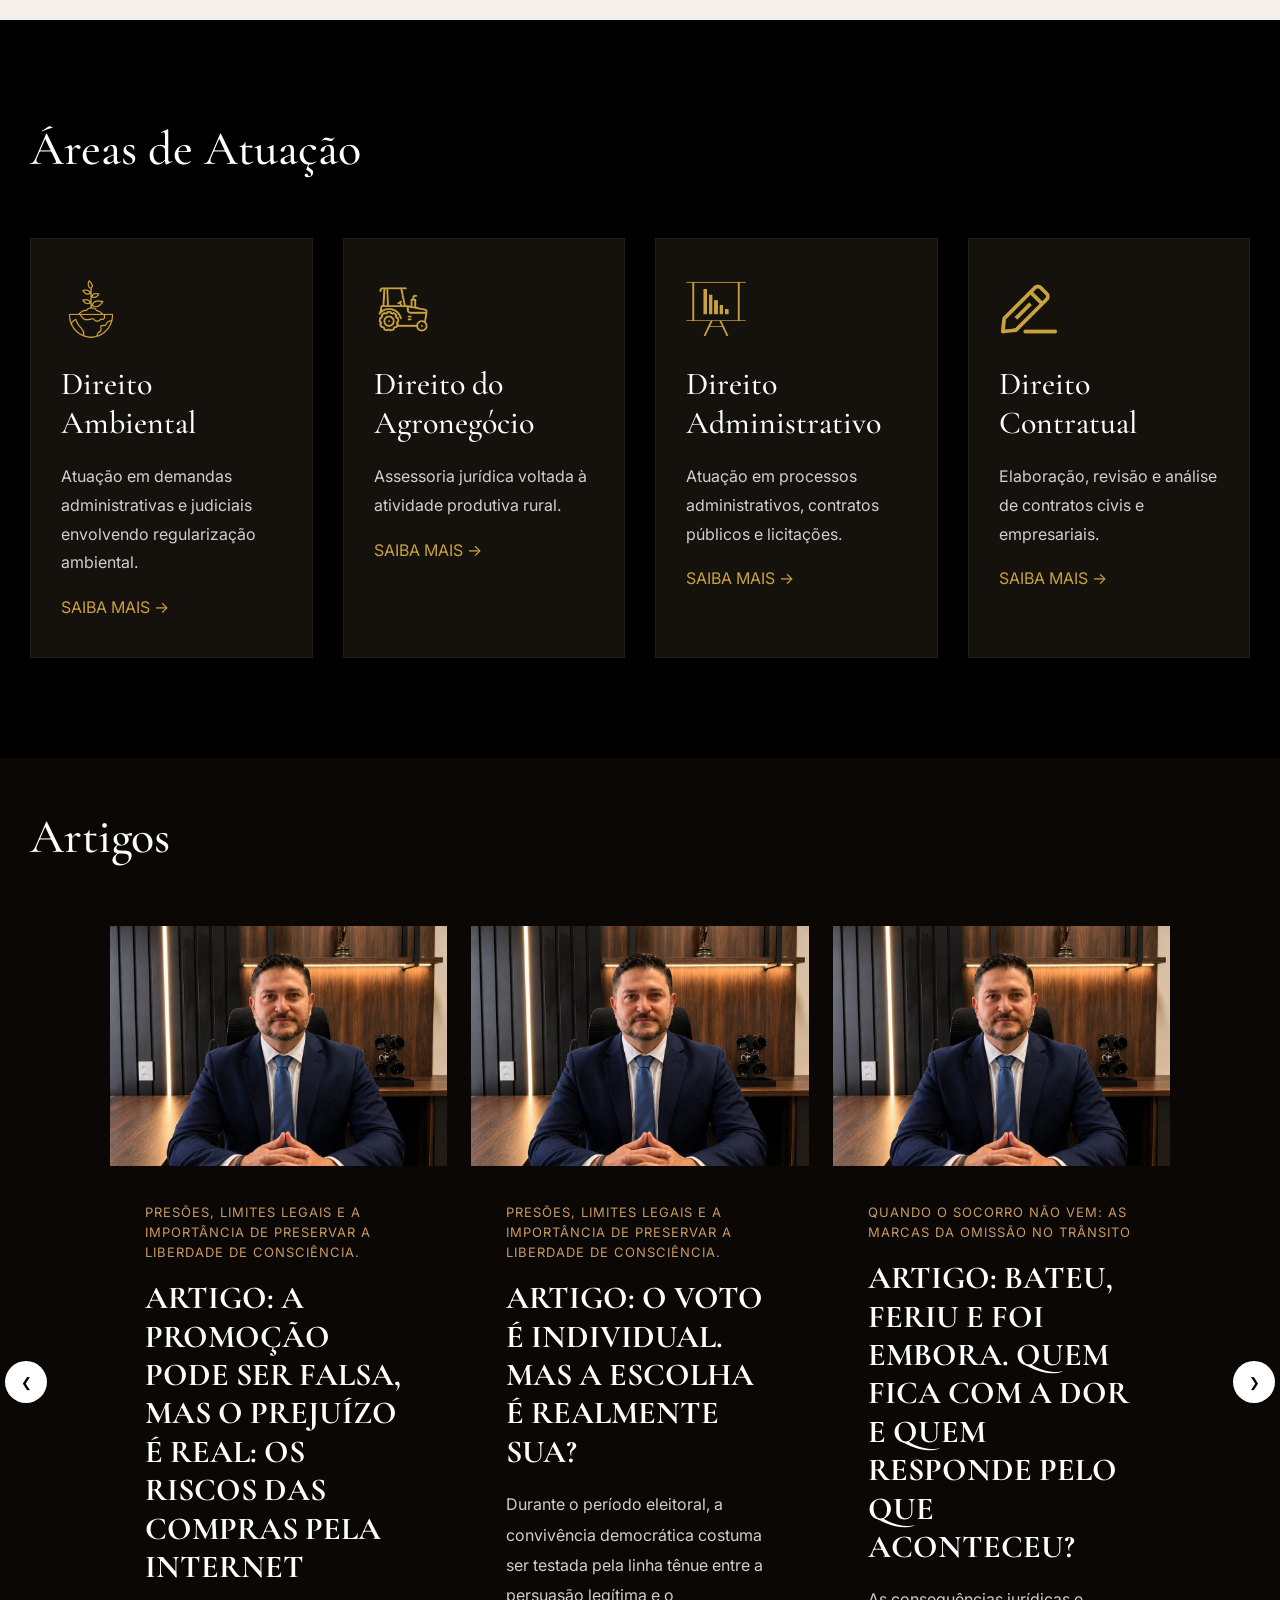
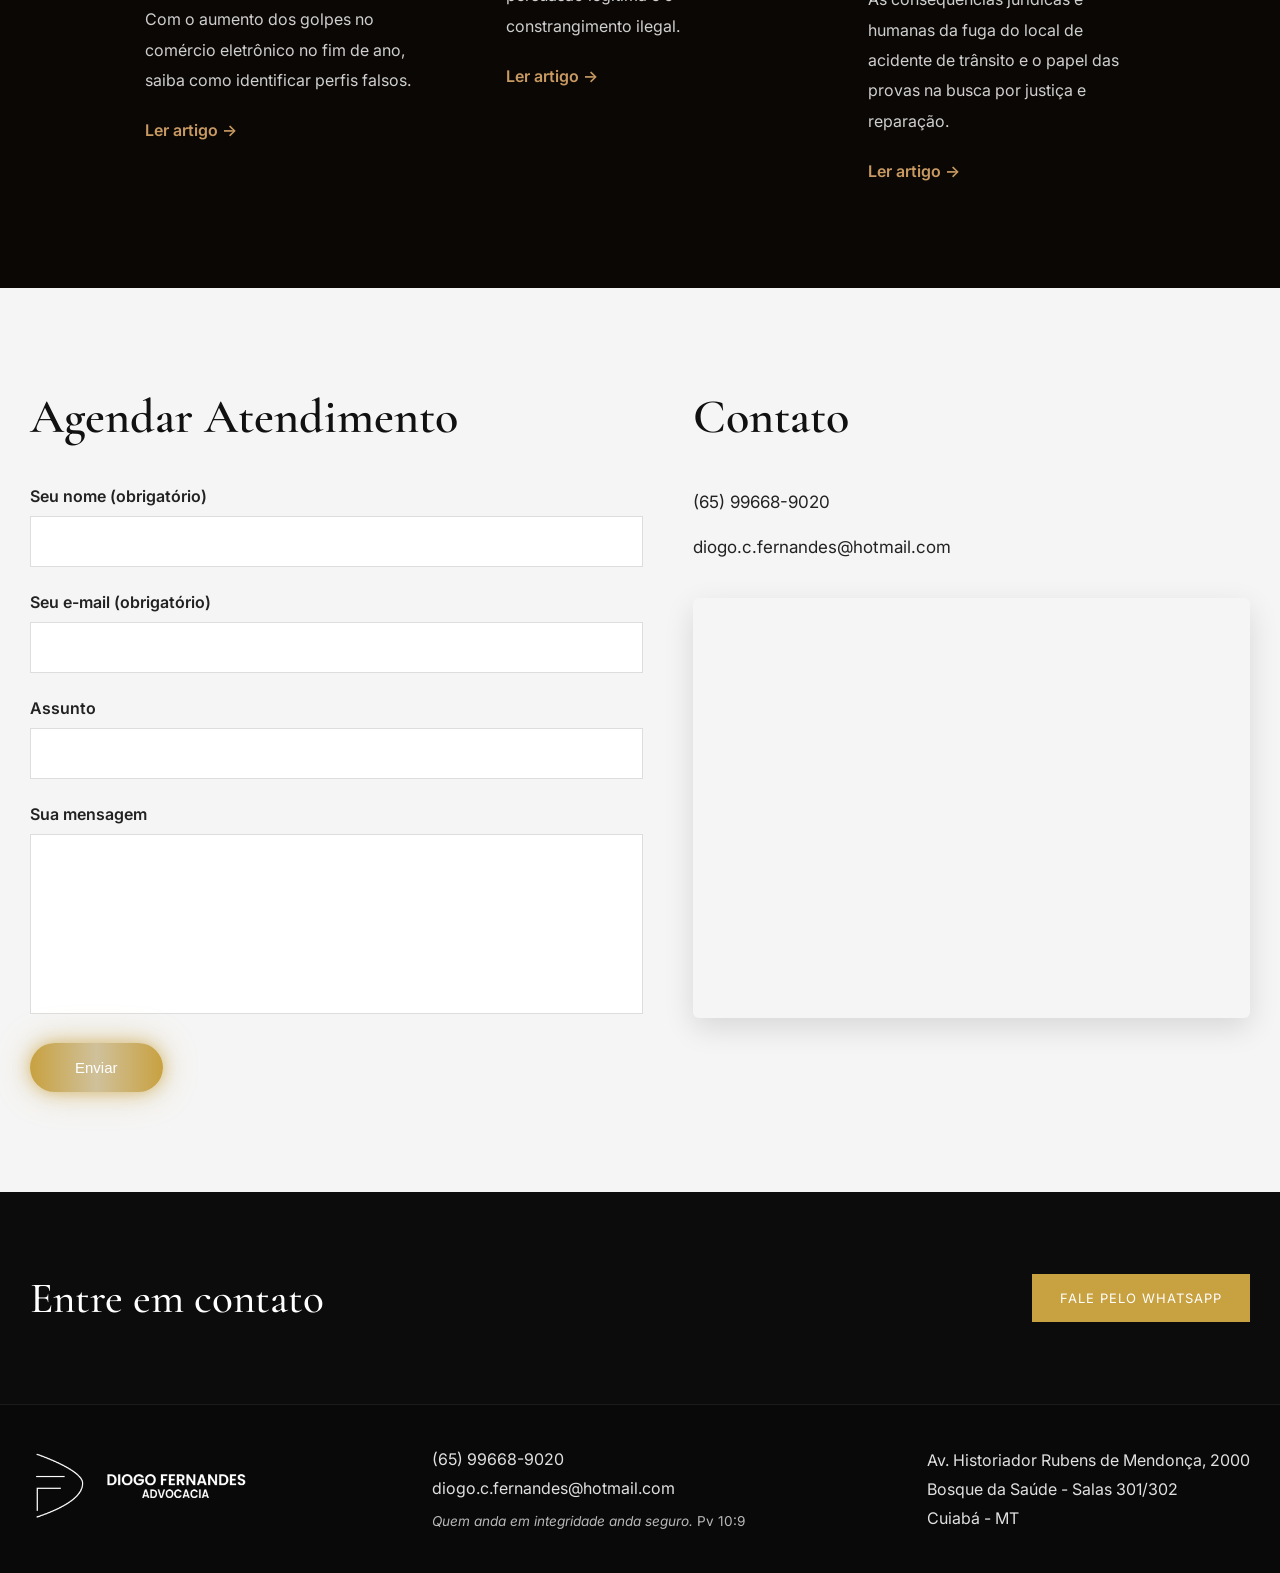
==== commit 9f16c23e: "Update index.html" ====
--- a/index.html
+++ b/index.html
@@ -233,6 +233,33 @@
     <div class="artigos-wrapper">
    <button class="artigo-prev">❮</button>
   <div class="cards-artigos">
+    <!-- CARD 13 -->
+
+      <div class="artigo-card">
+
+        <div class="artigo-img">
+          <img src="img/artigo5515.jpeg" alt="">
+        </div>
+
+        <div class="artigo-content">
+
+          <span>Presões, limites legais e a importância de preservar a liberdade de consciência.</span>
+
+          <h3>
+            ARTIGO: A PROMOÇÃO PODE SER FALSA, MAS O PREJUÍZO É REAL: OS RISCOS DAS COMPRAS PELA INTERNET
+          </h3>
+
+          <p>
+           Com o aumento dos golpes no comércio eletrônico no fim de ano, saiba como identificar perfis falsos.
+          </p>
+
+          <a href="https://mturgentenews.com.br/a-promocao-pode-ser-falsa-mas-o-prejuizo-e-real-os-riscos-das-compras-pela-internet/">
+            Ler artigo →
+          </a>
+
+        </div>
+
+      </div>
     <!-- CARD 12 -->
 
       <div class="artigo-card">
